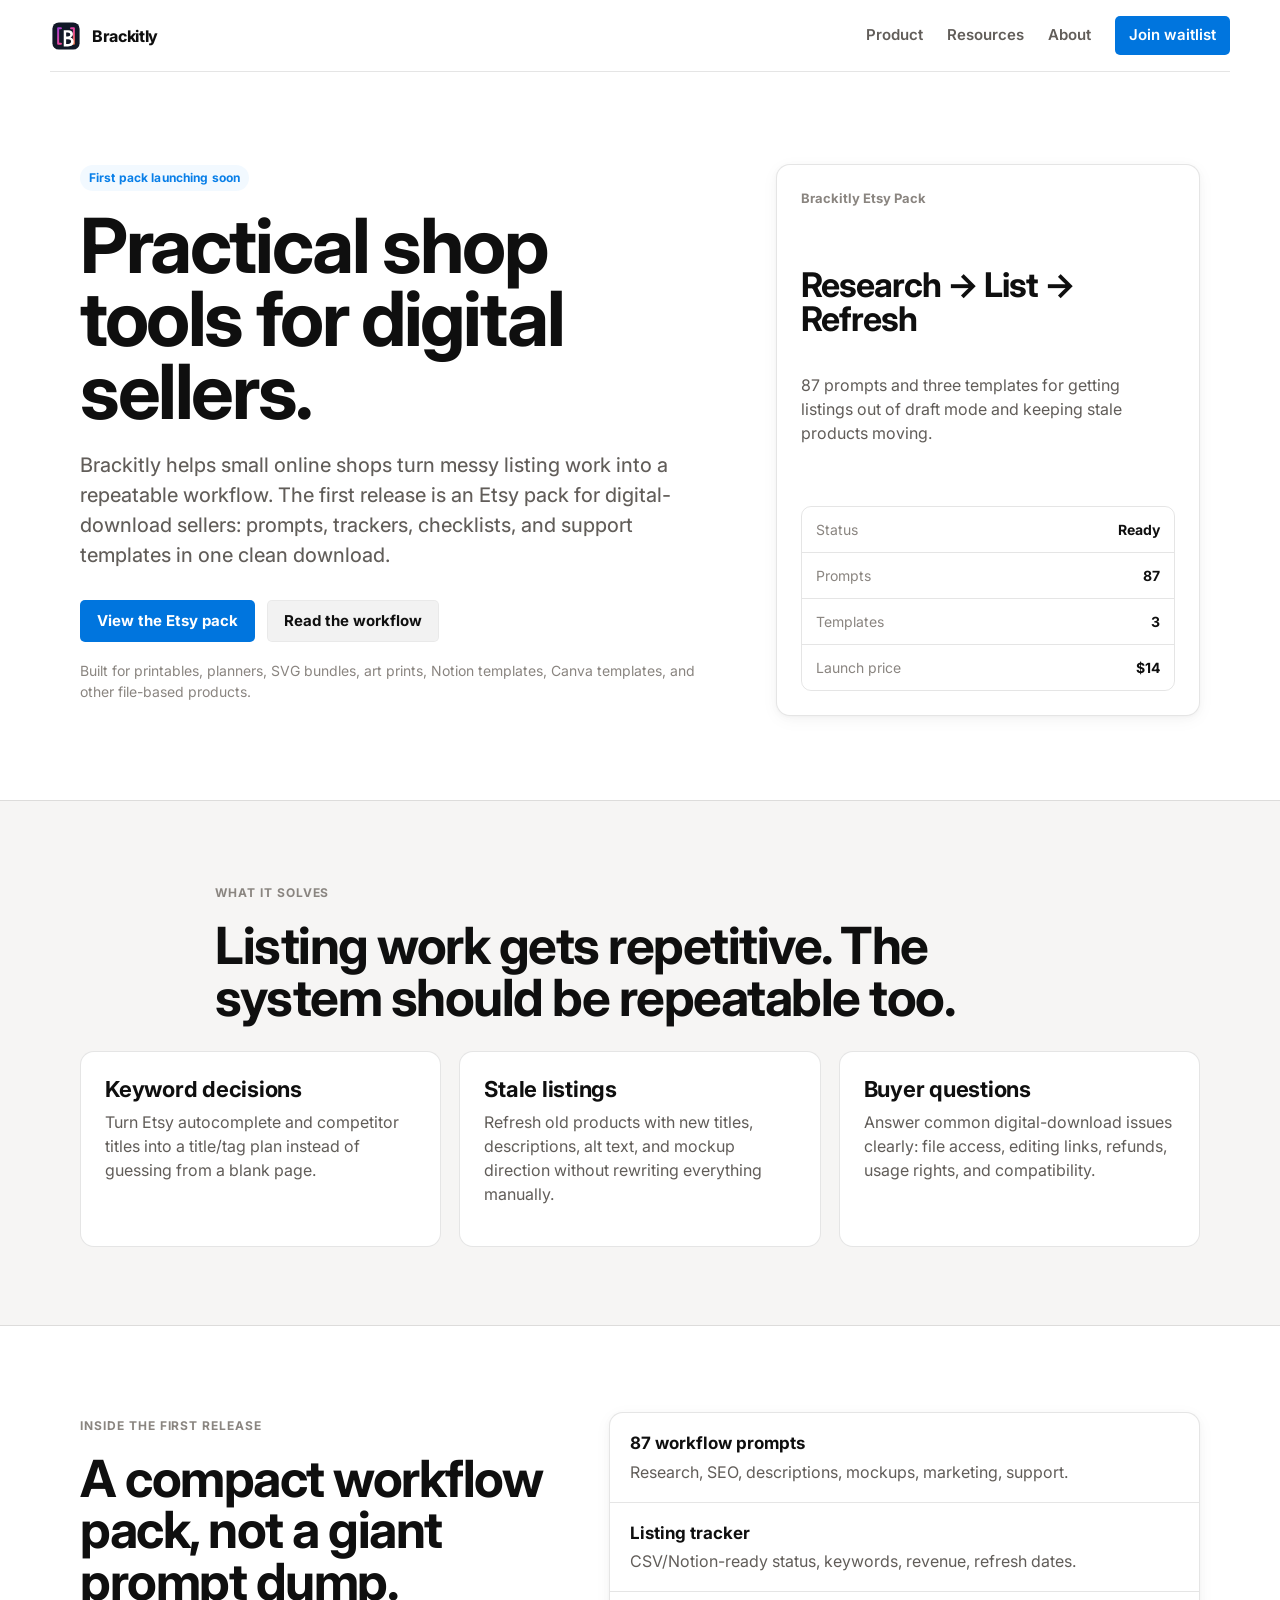
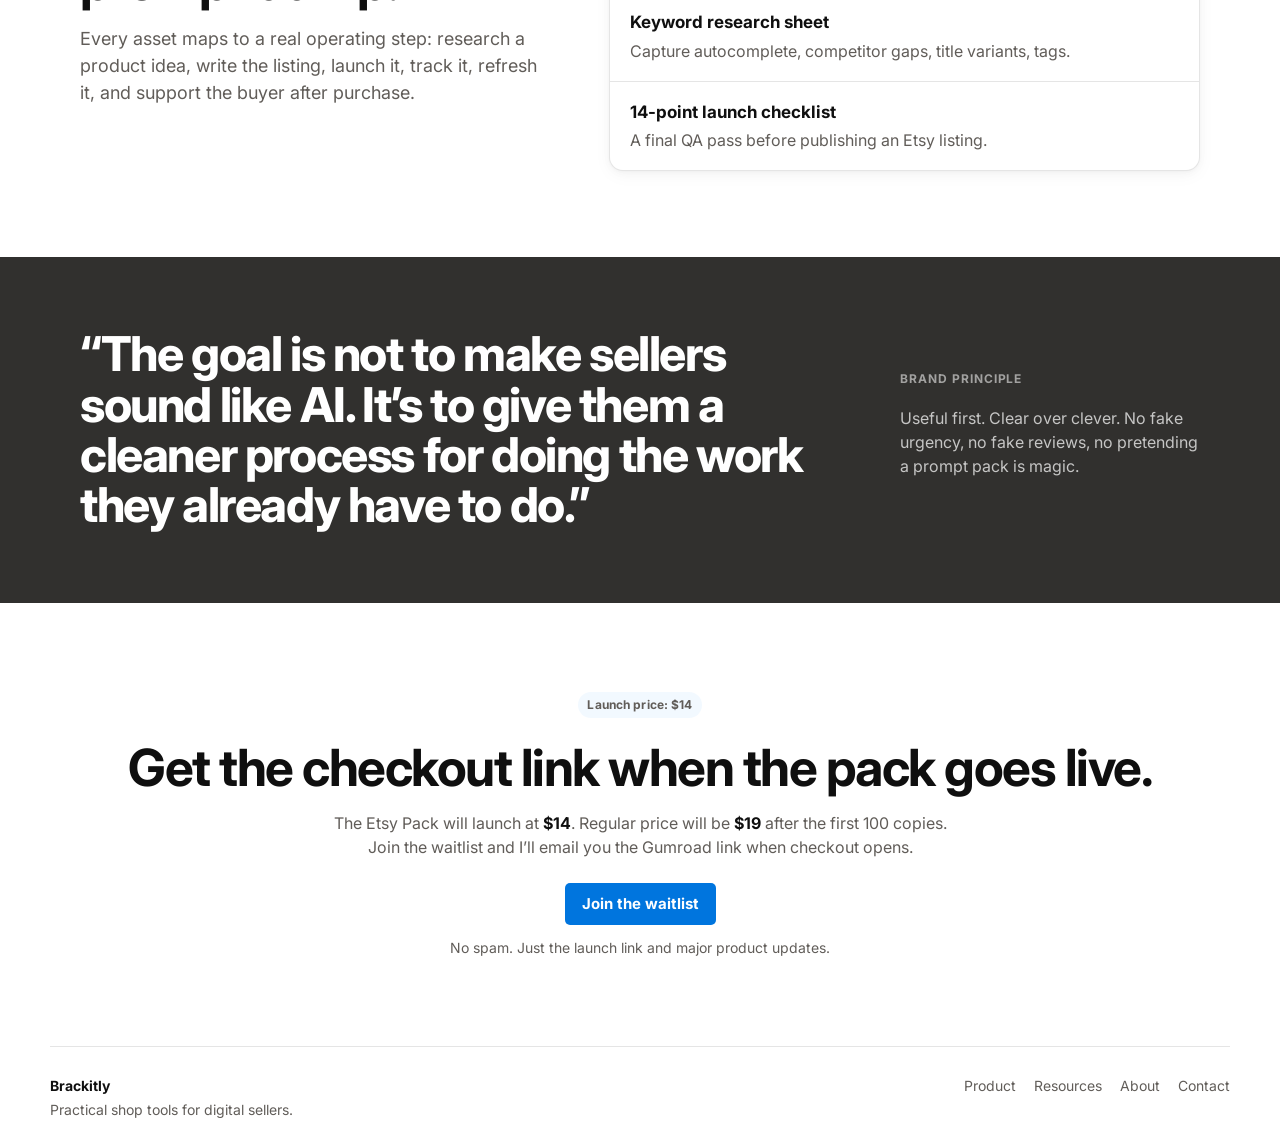
==== index.html @ c4e5ff61 "Add waitlist contact form" ====
<!doctype html>
<html lang="en">
<head>
  <meta charset="utf-8" />
  <meta name="viewport" content="width=device-width, initial-scale=1" />
  <title>Brackitly — Practical shop tools for digital sellers</title>
  <meta name="description" content="Brackitly makes practical prompt packs, templates, and lightweight tools for digital sellers. First up: an Etsy workflow pack for digital-download shops." />
  <meta property="og:title" content="Brackitly — Practical shop tools for digital sellers" />
  <meta property="og:description" content="A calm, practical workflow pack for Etsy digital-download sellers: prompts, trackers, checklists, and support templates." />
  <meta property="og:type" content="website" />
  <meta name="theme-color" content="#ffffff" />
  <link rel="preconnect" href="https://fonts.googleapis.com">
  <link rel="preconnect" href="https://fonts.gstatic.com" crossorigin>
  <link href="https://fonts.googleapis.com/css2?family=Inter:wght@400;500;600;700;800&display=swap" rel="stylesheet">
  <link rel="icon" href="assets/brackitly-logo.svg" />
  <link rel="stylesheet" href="styles.css" />
</head>
<body>
  <header class="site-header">
    <a class="brand" href="index.html" aria-label="Brackitly home">
      <img src="assets/brackitly-logo.svg" alt="" />
      <span>Brackitly</span>
    </a>
    <nav aria-label="Main navigation">
      <a href="product.html">Product</a>
      <a href="resources.html">Resources</a>
      <a href="about.html">About</a>
      <a class="nav-cta" href="waitlist.html">Join waitlist</a>
    </nav>
  </header>

  <main>
    <section class="hero container">
      <div class="hero-text">
        <p class="badge">First pack launching soon</p>
        <h1>Practical shop tools for digital sellers.</h1>
        <p class="lead">Brackitly helps small online shops turn messy listing work into a repeatable workflow. The first release is an Etsy pack for digital-download sellers: prompts, trackers, checklists, and support templates in one clean download.</p>
        <div class="button-row">
          <a class="button primary" href="product.html">View the Etsy pack</a>
          <a class="button secondary" href="resources.html">Read the workflow</a>
        </div>
        <p class="caption">Built for printables, planners, SVG bundles, art prints, Notion templates, Canva templates, and other file-based products.</p>
      </div>
      <aside class="product-card" aria-label="Etsy pack preview">
        <div class="card-label">Brackitly Etsy Pack</div>
        <h2>Research → List → Refresh</h2>
        <p>87 prompts and three templates for getting listings out of draft mode and keeping stale products moving.</p>
        <div class="mini-table" aria-hidden="true">
          <div><span>Status</span><strong>Ready</strong></div>
          <div><span>Prompts</span><strong>87</strong></div>
          <div><span>Templates</span><strong>3</strong></div>
          <div><span>Launch price</span><strong>$14</strong></div>
        </div>
      </aside>
    </section>

    <section class="surface">
      <div class="container section-heading">
        <p class="eyebrow">What it solves</p>
        <h2>Listing work gets repetitive. The system should be repeatable too.</h2>
      </div>
      <div class="container three-grid">
        <article class="plain-card">
          <h3>Keyword decisions</h3>
          <p>Turn Etsy autocomplete and competitor titles into a title/tag plan instead of guessing from a blank page.</p>
        </article>
        <article class="plain-card">
          <h3>Stale listings</h3>
          <p>Refresh old products with new titles, descriptions, alt text, and mockup direction without rewriting everything manually.</p>
        </article>
        <article class="plain-card">
          <h3>Buyer questions</h3>
          <p>Answer common digital-download issues clearly: file access, editing links, refunds, usage rights, and compatibility.</p>
        </article>
      </div>
    </section>

    <section class="container split-section">
      <div>
        <p class="eyebrow">Inside the first release</p>
        <h2>A compact workflow pack, not a giant prompt dump.</h2>
        <p>Every asset maps to a real operating step: research a product idea, write the listing, launch it, track it, refresh it, and support the buyer after purchase.</p>
      </div>
      <div class="checklist">
        <div><strong>87 workflow prompts</strong><span>Research, SEO, descriptions, mockups, marketing, support.</span></div>
        <div><strong>Listing tracker</strong><span>CSV/Notion-ready status, keywords, revenue, refresh dates.</span></div>
        <div><strong>Keyword research sheet</strong><span>Capture autocomplete, competitor gaps, title variants, tags.</span></div>
        <div><strong>14-point launch checklist</strong><span>A final QA pass before publishing an Etsy listing.</span></div>
      </div>
    </section>

    <section class="quote-band">
      <div class="container quote-layout">
        <blockquote>“The goal is not to make sellers sound like AI. It’s to give them a cleaner process for doing the work they already have to do.”</blockquote>
        <div>
          <p class="eyebrow">Brand principle</p>
          <p>Useful first. Clear over clever. No fake urgency, no fake reviews, no pretending a prompt pack is magic.</p>
        </div>
      </div>
    </section>

    <section class="container final-cta">
      <p class="badge">Launch price: $14</p>
      <h2>Get the checkout link when the pack goes live.</h2>
      <p>The Etsy Pack will launch at <strong>$14</strong>. Regular price will be <strong>$19</strong> after the first 100 copies. Join the waitlist and I’ll email you the Gumroad link when checkout opens.</p>
      <a class="button primary" href="waitlist.html">Join the waitlist</a>
      <p class="caption cta-note">No spam. Just the launch link and major product updates.</p>
    </section>
  </main>

  <footer class="site-footer">
    <div><strong>Brackitly</strong><span>Practical shop tools for digital sellers.</span></div>
    <div class="footer-links"><a href="product.html">Product</a><a href="resources.html">Resources</a><a href="about.html">About</a><a href="mailto:kaz.keller20+brackitly@gmail.com">Contact</a></div>
  </footer>
</body>
</html>
---- styles.css ----
:root{--text:rgba(0,0,0,.94);--muted:#615d59;--quiet:#8a8580;--line:rgba(0,0,0,.1);--paper:#fff;--warm:#f6f5f4;--blue:#0075de;--blue-dark:#005bab;--ink:#31302e;--shadow:rgba(0,0,0,.04) 0 4px 18px,rgba(0,0,0,.027) 0 2px 8px,rgba(0,0,0,.02) 0 1px 3px}*{box-sizing:border-box}html{scroll-behavior:smooth}body{margin:0;background:var(--paper);color:var(--text);font-family:Inter,system-ui,-apple-system,"Segoe UI",Roboto,sans-serif;line-height:1.5}a{color:inherit}.container{width:min(1120px,calc(100% - 40px));margin:0 auto}.site-header{height:72px;display:flex;align-items:center;justify-content:space-between;width:min(1180px,calc(100% - 40px));margin:0 auto;border-bottom:1px solid var(--line);background:#fff}.brand{display:flex;gap:10px;align-items:center;text-decoration:none;font-weight:750;letter-spacing:-.02em}.brand img{width:32px;height:32px}nav{display:flex;gap:24px;align-items:center}nav a{text-decoration:none;color:var(--muted);font-size:15px;font-weight:600}.nav-cta{background:var(--blue);color:#fff!important;padding:8px 14px;border-radius:5px}.nav-cta:hover,.button.primary:hover{background:var(--blue-dark)}.hero{display:grid;grid-template-columns:1.08fr .72fr;gap:60px;align-items:center;padding:92px 0 84px}.hero-text{max-width:720px}.badge,.eyebrow{display:inline-flex;align-items:center;background:#f2f9ff;color:#097fe8;border-radius:999px;padding:4px 9px;font-size:12px;font-weight:700;letter-spacing:.01em;margin:0 0 18px}.eyebrow{background:transparent;padding:0;border-radius:0;text-transform:uppercase;color:var(--quiet);letter-spacing:.08em}h1,h2,h3,p{margin-top:0}h1{font-size:clamp(48px,7vw,76px);line-height:.96;letter-spacing:-2.4px;margin-bottom:22px}h2{font-size:clamp(32px,4vw,52px);line-height:1;letter-spacing:-1.5px;margin-bottom:18px}h3{font-size:22px;line-height:1.2;letter-spacing:-.25px;margin-bottom:8px}.lead{font-size:20px;color:var(--muted);font-weight:450;max-width:680px}.caption{font-size:14px;color:var(--quiet)}.button-row{display:flex;gap:12px;flex-wrap:wrap;margin:30px 0 18px}.button{display:inline-flex;text-decoration:none;align-items:center;justify-content:center;min-height:42px;padding:9px 16px;border-radius:5px;font-size:15px;font-weight:700;border:1px solid transparent}.button.primary{background:var(--blue);color:#fff}.button.secondary{background:rgba(0,0,0,.05);color:var(--text);border-color:rgba(0,0,0,.04)}.product-card,.panel,.buy-box,.plain-card,.article-card{background:#fff;border:1px solid var(--line);border-radius:14px;box-shadow:var(--shadow)}.product-card{padding:24px;align-self:stretch;display:flex;flex-direction:column;justify-content:space-between}.card-label{font-size:13px;font-weight:700;color:var(--quiet);margin-bottom:40px}.product-card h2{font-size:34px;letter-spacing:-1px}.product-card p{color:var(--muted)}.mini-table{margin-top:26px;border:1px solid var(--line);border-radius:10px;overflow:hidden}.mini-table div{display:flex;justify-content:space-between;gap:18px;padding:12px 14px;border-bottom:1px solid var(--line);font-size:14px}.mini-table div:last-child{border-bottom:0}.mini-table span{color:var(--quiet)}.surface{background:var(--warm);padding:78px 0;border-top:1px solid var(--line);border-bottom:1px solid var(--line)}.section-heading{max-width:850px;margin-bottom:28px}.three-grid{display:grid;grid-template-columns:repeat(3,1fr);gap:18px}.plain-card{padding:24px;box-shadow:none}.plain-card p,.feature-list p,.article-card p,.values-grid p{color:var(--muted)}.split-section{display:grid;grid-template-columns:.8fr 1fr;gap:56px;align-items:start;padding:86px 0}.split-section>div:first-child p:not(.eyebrow){font-size:18px;color:var(--muted)}.checklist{border:1px solid var(--line);border-radius:14px;background:#fff;box-shadow:var(--shadow)}.checklist div{padding:18px 20px;border-bottom:1px solid var(--line);display:grid;gap:3px}.checklist div:last-child{border-bottom:0}.checklist strong{font-size:17px}.checklist span{color:var(--muted)}.quote-band{background:#31302e;color:#fff;padding:72px 0}.quote-layout{display:grid;grid-template-columns:1fr 300px;gap:48px;align-items:center}.quote-layout blockquote{font-size:clamp(28px,4vw,48px);line-height:1.05;letter-spacing:-1.4px;margin:0;font-weight:750}.quote-layout p{color:rgba(255,255,255,.72)}.quote-layout .eyebrow{color:rgba(255,255,255,.55)}.final-cta{text-align:center;padding:88px 0}.final-cta p{color:var(--muted);max-width:640px;margin:0 auto 24px}.site-footer{width:min(1180px,calc(100% - 40px));margin:0 auto;padding:28px 0;border-top:1px solid var(--line);display:flex;justify-content:space-between;gap:24px;color:var(--muted);font-size:14px}.site-footer strong{display:block;color:var(--text);margin-bottom:3px}.footer-links{display:flex;gap:18px;flex-wrap:wrap}.footer-links a{text-decoration:none}.page-hero{padding:80px 0 46px}.narrow{max-width:880px}.product-layout{display:grid;grid-template-columns:1fr 330px;gap:24px;align-items:start;padding-bottom:78px}.panel{padding:30px}.feature-list{display:grid;grid-template-columns:1fr 1fr;gap:22px;margin-top:26px}.buy-box{padding:24px;position:sticky;top:24px}.price{font-size:58px;line-height:1;font-weight:800;letter-spacing:-2px;margin-bottom:10px}.muted-button{opacity:.58;pointer-events:none}.sample-box{max-width:900px}.codeish{font-family:ui-monospace,SFMono-Regular,Menlo,Monaco,Consolas,monospace;background:#fff;border:1px solid var(--line);border-radius:12px;padding:18px;color:#41403d}.article-grid{display:grid;grid-template-columns:repeat(3,1fr);gap:18px;padding-bottom:88px}.article-card{padding:24px;box-shadow:none}.article-card span{font-size:12px;text-transform:uppercase;letter-spacing:.08em;color:var(--quiet);font-weight:700}.article-card h2{font-size:28px;letter-spacing:-.8px;margin-top:12px}.values-grid{display:grid;grid-template-columns:1fr 1fr;gap:28px}.values-grid h2{font-size:38px}@media (max-width:860px){.site-header{height:auto;padding:16px 0;align-items:flex-start}.site-header,nav{flex-direction:column;gap:14px}.hero,.split-section,.quote-layout,.product-layout,.values-grid{grid-template-columns:1fr}.three-grid,.article-grid,.feature-list{grid-template-columns:1fr}.hero{padding-top:54px}.buy-box{position:static}h1{letter-spacing:-1.4px}.site-footer{flex-direction:column}.nav-cta{display:inline-flex}}
.cta-note{margin-top:12px!important;margin-bottom:0!important}
.final-cta strong{color:var(--text)}
.form-layout{display:grid;grid-template-columns:minmax(0,1fr) 360px;gap:24px;align-items:start;padding-bottom:88px}.form-card{background:#fff;border:1px solid var(--line);border-radius:14px;box-shadow:var(--shadow);padding:28px;display:grid;gap:12px}.form-card label{font-size:14px;font-weight:700;color:var(--text)}.form-card label span{font-weight:500;color:var(--quiet)}.form-card input,.form-card select,.form-card textarea{width:100%;border:1px solid #ddd;border-radius:6px;padding:11px 12px;font:inherit;color:var(--text);background:#fff}.form-card input:focus,.form-card select:focus,.form-card textarea:focus{outline:2px solid #097fe8;outline-offset:1px}.form-card button{margin-top:6px;cursor:pointer}.form-side{padding:24px}.form-side h2{font-size:34px}.form-side ul{padding-left:20px;color:var(--muted)}.success-page{min-height:55vh}@media (max-width:860px){.form-layout{grid-template-columns:1fr}}
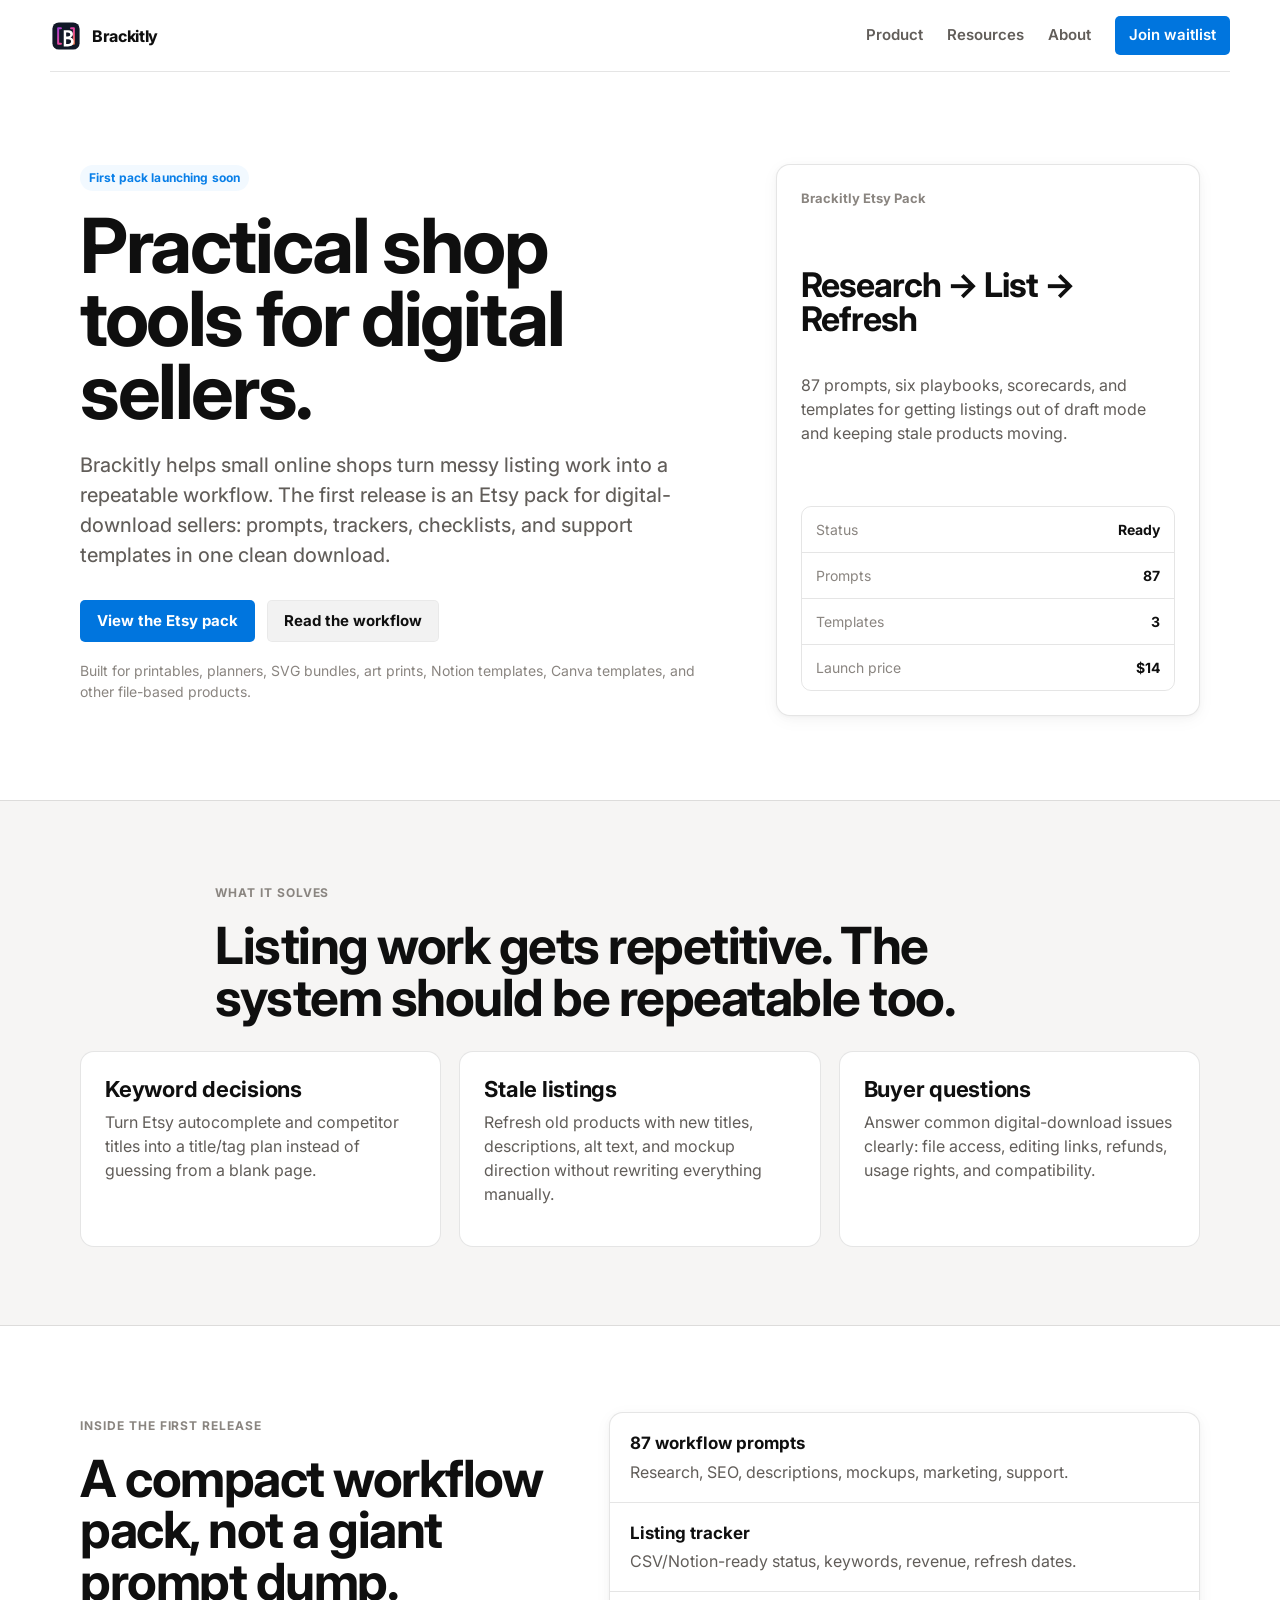
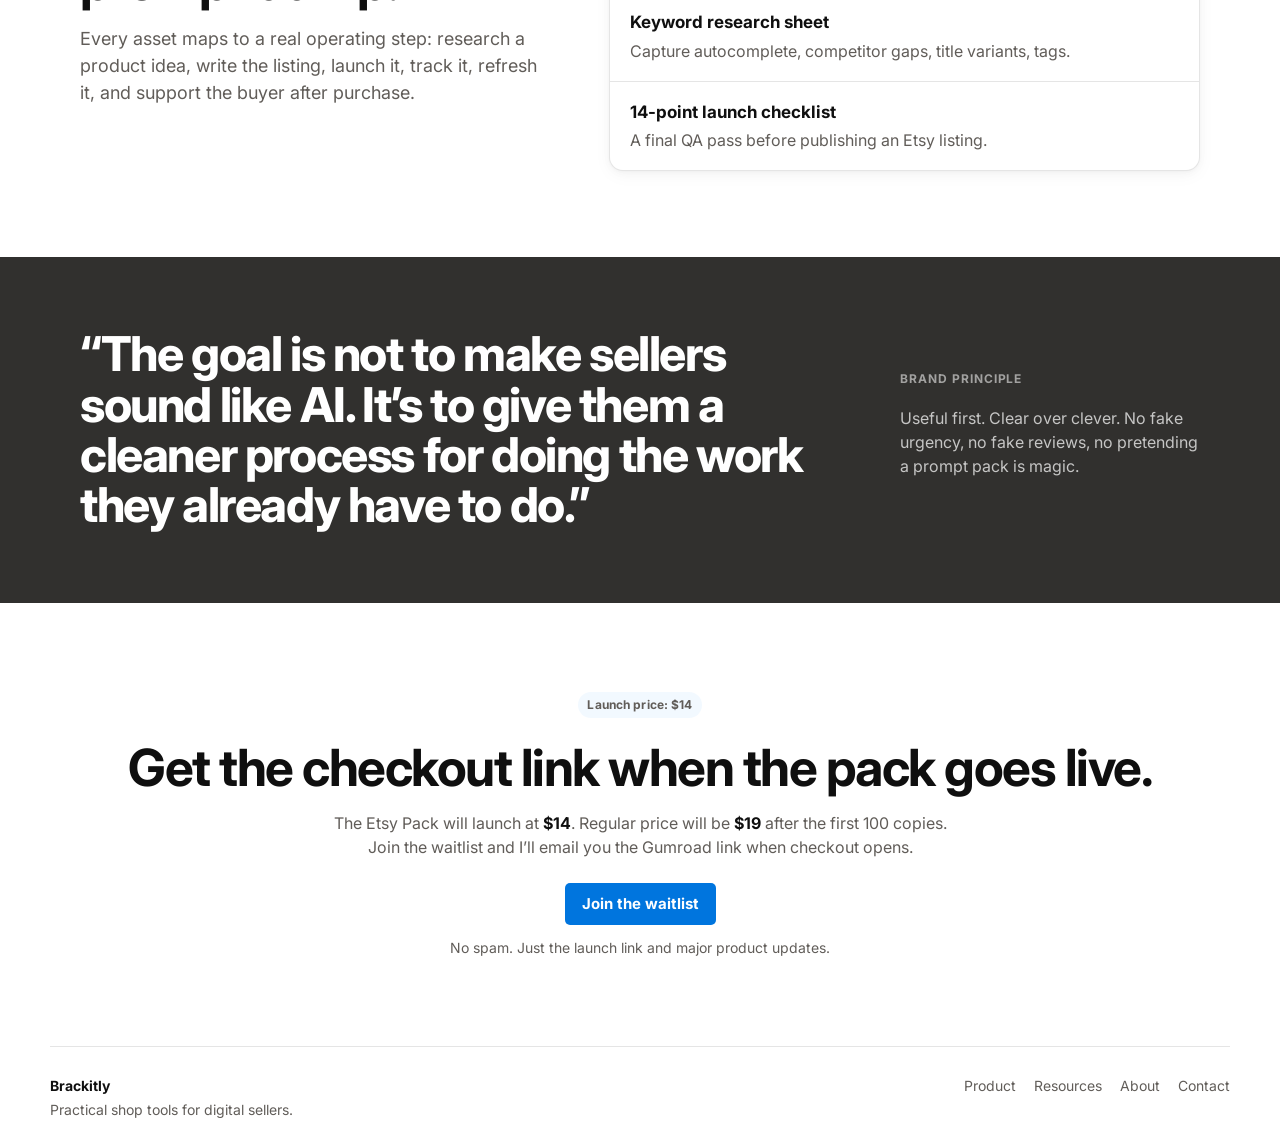
==== commit 9f543090: "Position Etsy Pack as workflow system" ====
--- a/index.html
+++ b/index.html
@@ -44,7 +44,7 @@
       <aside class="product-card" aria-label="Etsy pack preview">
         <div class="card-label">Brackitly Etsy Pack</div>
         <h2>Research → List → Refresh</h2>
-        <p>87 prompts and three templates for getting listings out of draft mode and keeping stale products moving.</p>
+        <p>87 prompts, six playbooks, scorecards, and templates for getting listings out of draft mode and keeping stale products moving.</p>
         <div class="mini-table" aria-hidden="true">
           <div><span>Status</span><strong>Ready</strong></div>
           <div><span>Prompts</span><strong>87</strong></div>
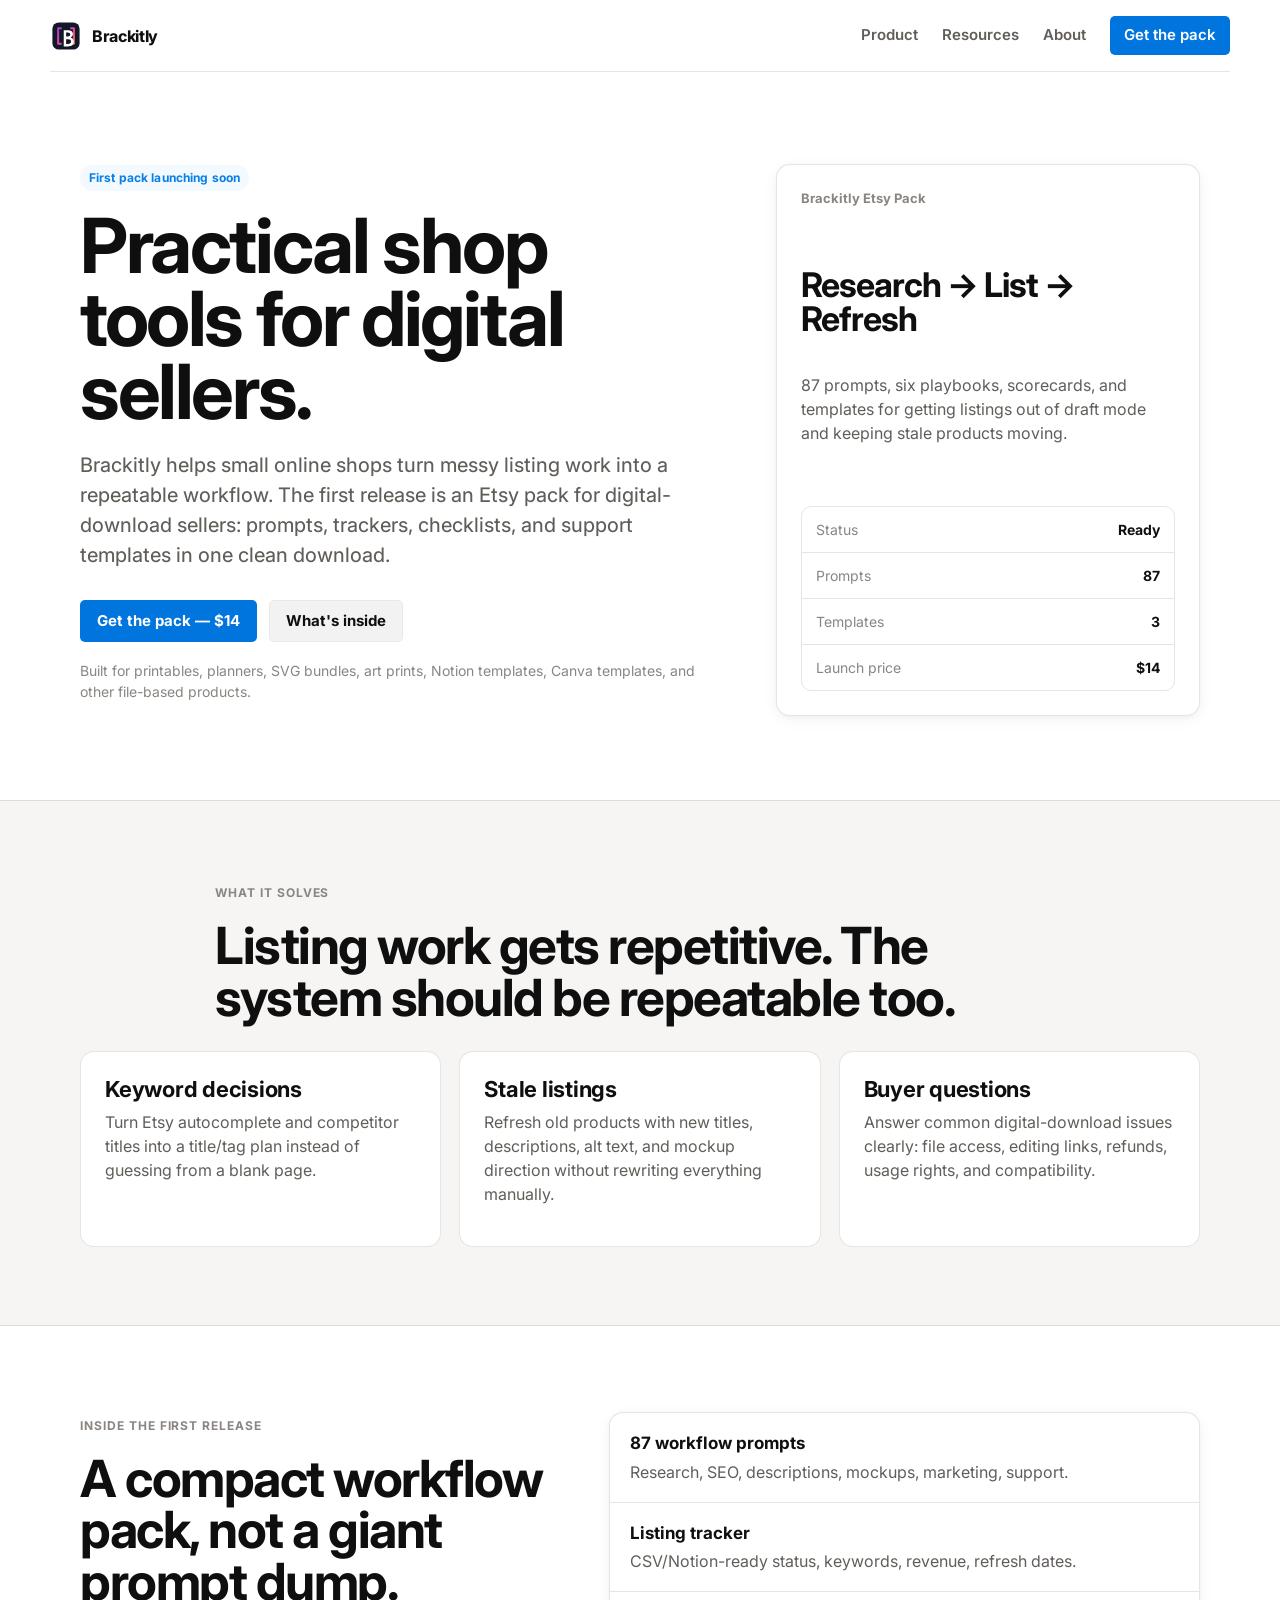
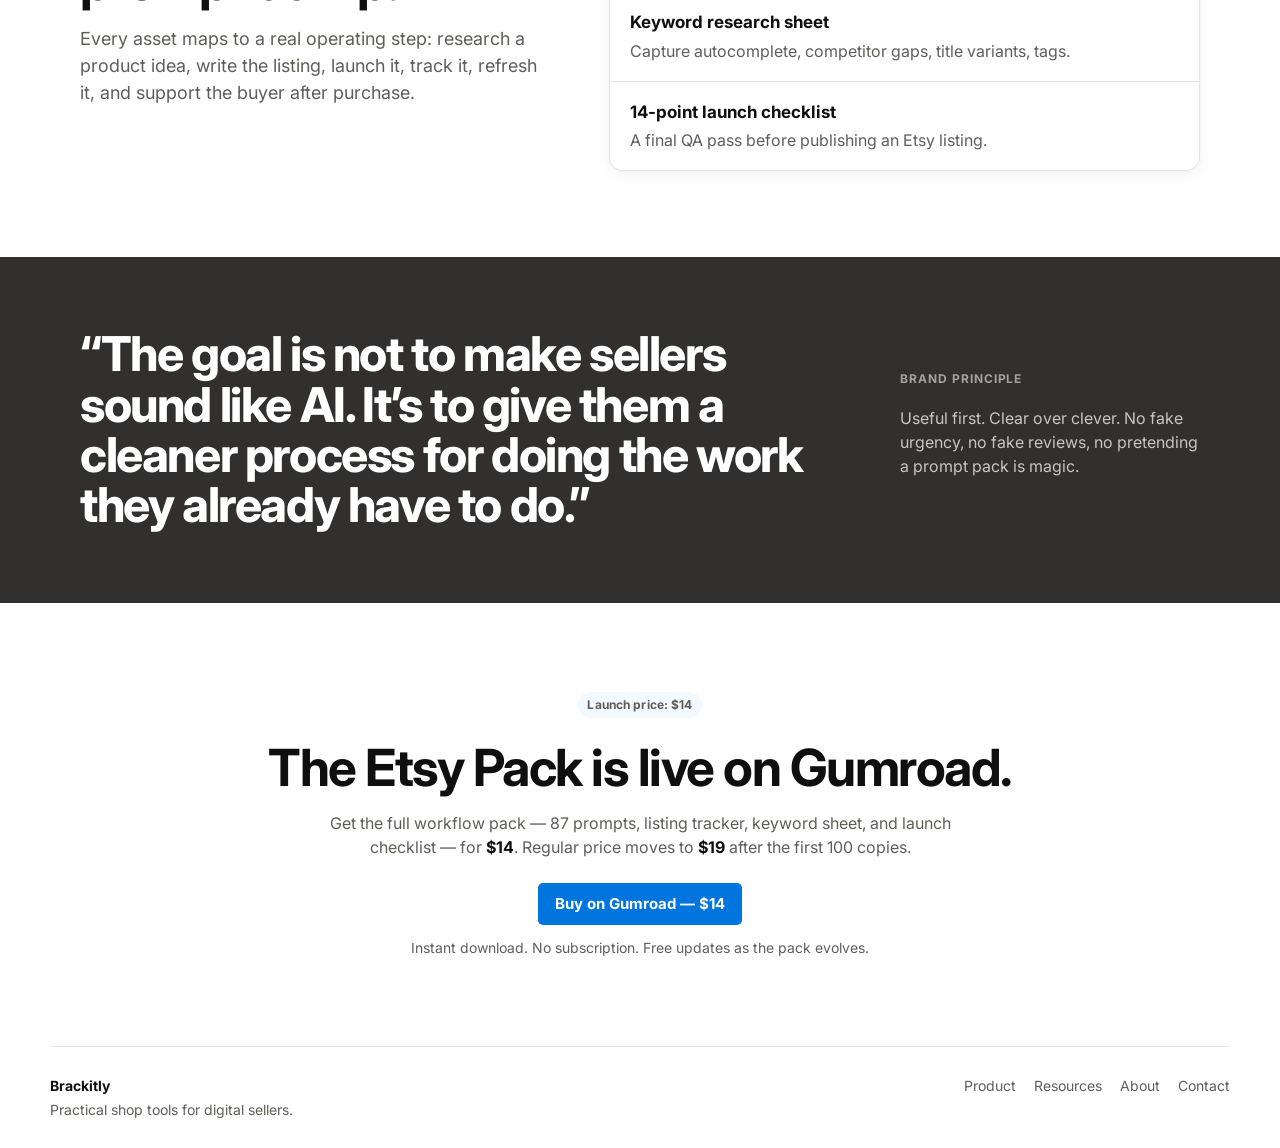
==== commit b13e978f: "Wire all CTAs to live Gumroad checkout Etsy Pack is live at brackitly.gumroad.com/l/etsy-pack ( for " ====
--- a/index.html
+++ b/index.html
@@ -25,7 +25,7 @@
       <a href="product.html">Product</a>
       <a href="resources.html">Resources</a>
       <a href="about.html">About</a>
-      <a class="nav-cta" href="waitlist.html">Join waitlist</a>
+      <a class="nav-cta" href="https://brackitly.gumroad.com/l/etsy-pack">Get the pack</a>
     </nav>
   </header>
 
@@ -36,8 +36,8 @@
         <h1>Practical shop tools for digital sellers.</h1>
         <p class="lead">Brackitly helps small online shops turn messy listing work into a repeatable workflow. The first release is an Etsy pack for digital-download sellers: prompts, trackers, checklists, and support templates in one clean download.</p>
         <div class="button-row">
-          <a class="button primary" href="product.html">View the Etsy pack</a>
-          <a class="button secondary" href="resources.html">Read the workflow</a>
+          <a class="button primary" href="https://brackitly.gumroad.com/l/etsy-pack">Get the pack — $14</a>
+          <a class="button secondary" href="product.html">What's inside</a>
         </div>
         <p class="caption">Built for printables, planners, SVG bundles, art prints, Notion templates, Canva templates, and other file-based products.</p>
       </div>
@@ -101,10 +101,10 @@
 
     <section class="container final-cta">
       <p class="badge">Launch price: $14</p>
-      <h2>Get the checkout link when the pack goes live.</h2>
-      <p>The Etsy Pack will launch at <strong>$14</strong>. Regular price will be <strong>$19</strong> after the first 100 copies. Join the waitlist and I’ll email you the Gumroad link when checkout opens.</p>
-      <a class="button primary" href="waitlist.html">Join the waitlist</a>
-      <p class="caption cta-note">No spam. Just the launch link and major product updates.</p>
+      <h2>The Etsy Pack is live on Gumroad.</h2>
+      <p>Get the full workflow pack — 87 prompts, listing tracker, keyword sheet, and launch checklist — for <strong>$14</strong>. Regular price moves to <strong>$19</strong> after the first 100 copies.</p>
+      <a class="button primary" href="https://brackitly.gumroad.com/l/etsy-pack">Buy on Gumroad — $14</a>
+      <p class="caption cta-note">Instant download. No subscription. Free updates as the pack evolves.</p>
     </section>
   </main>
 
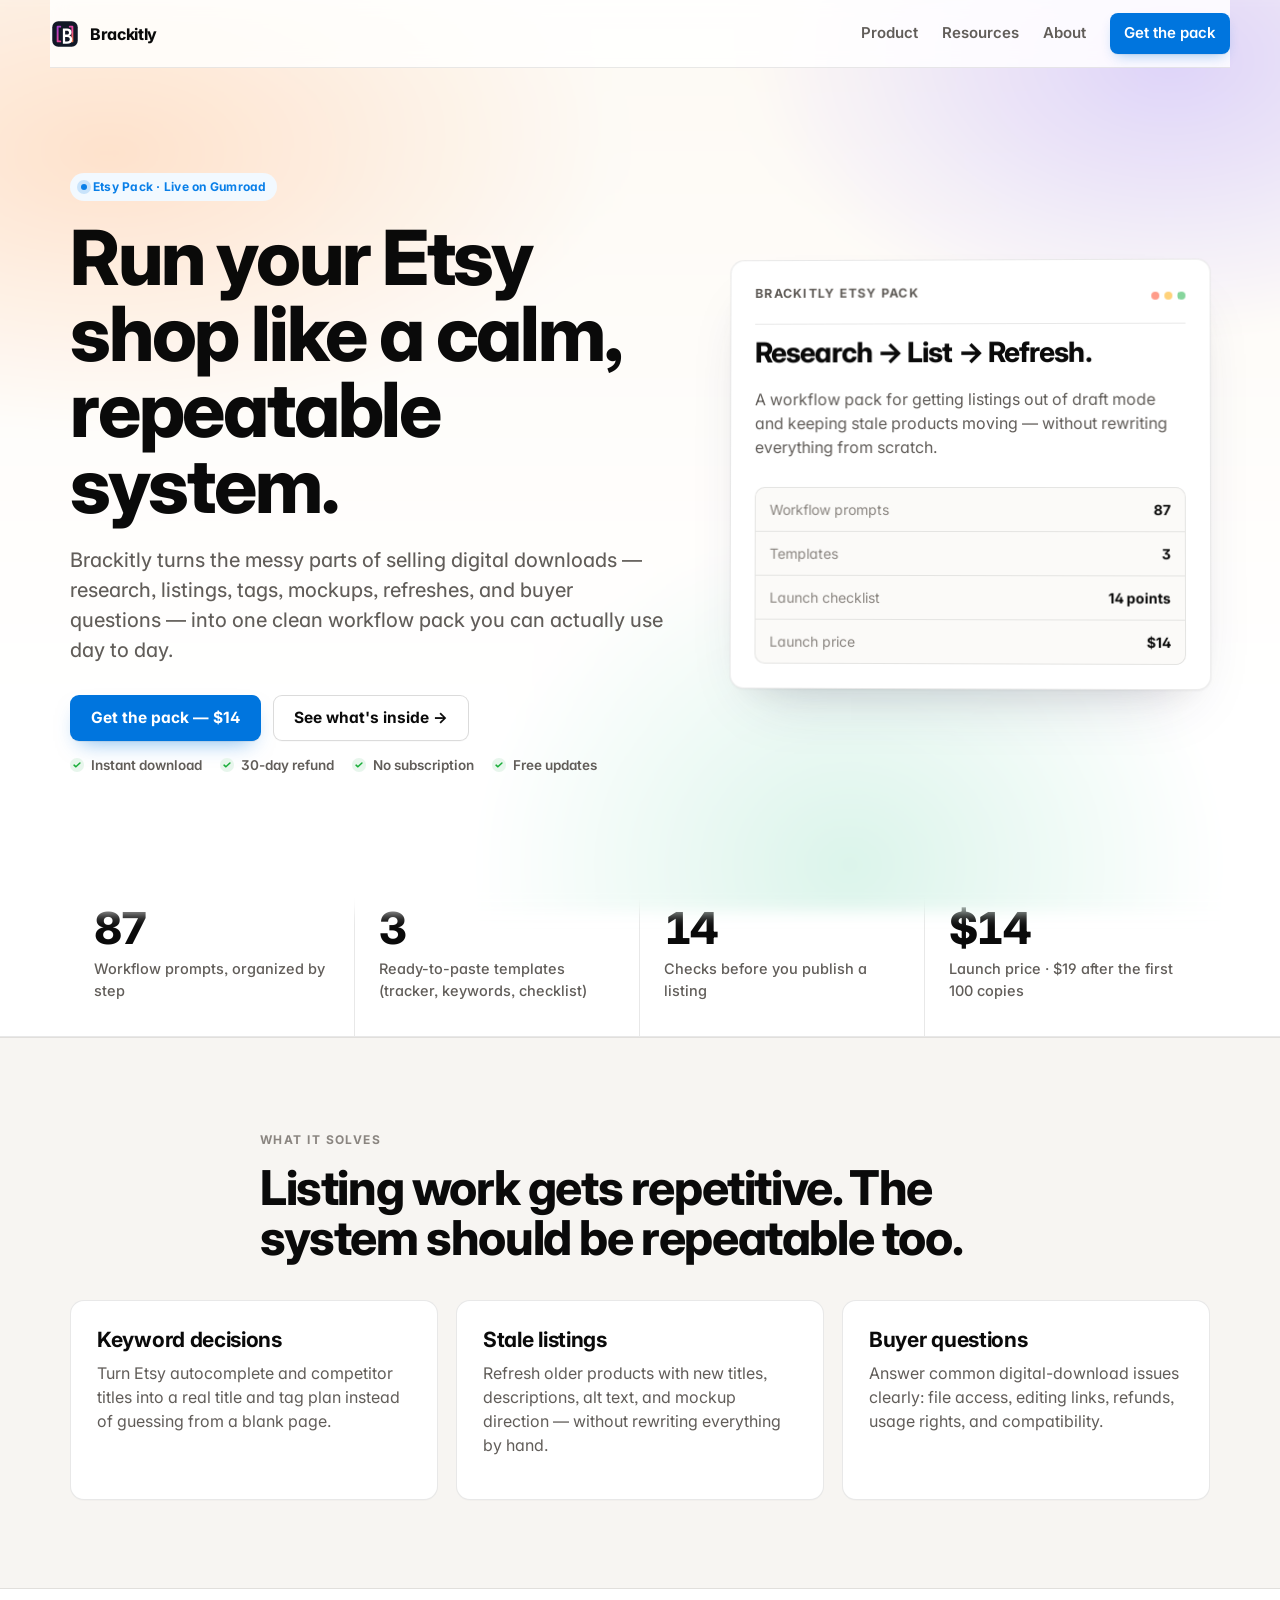
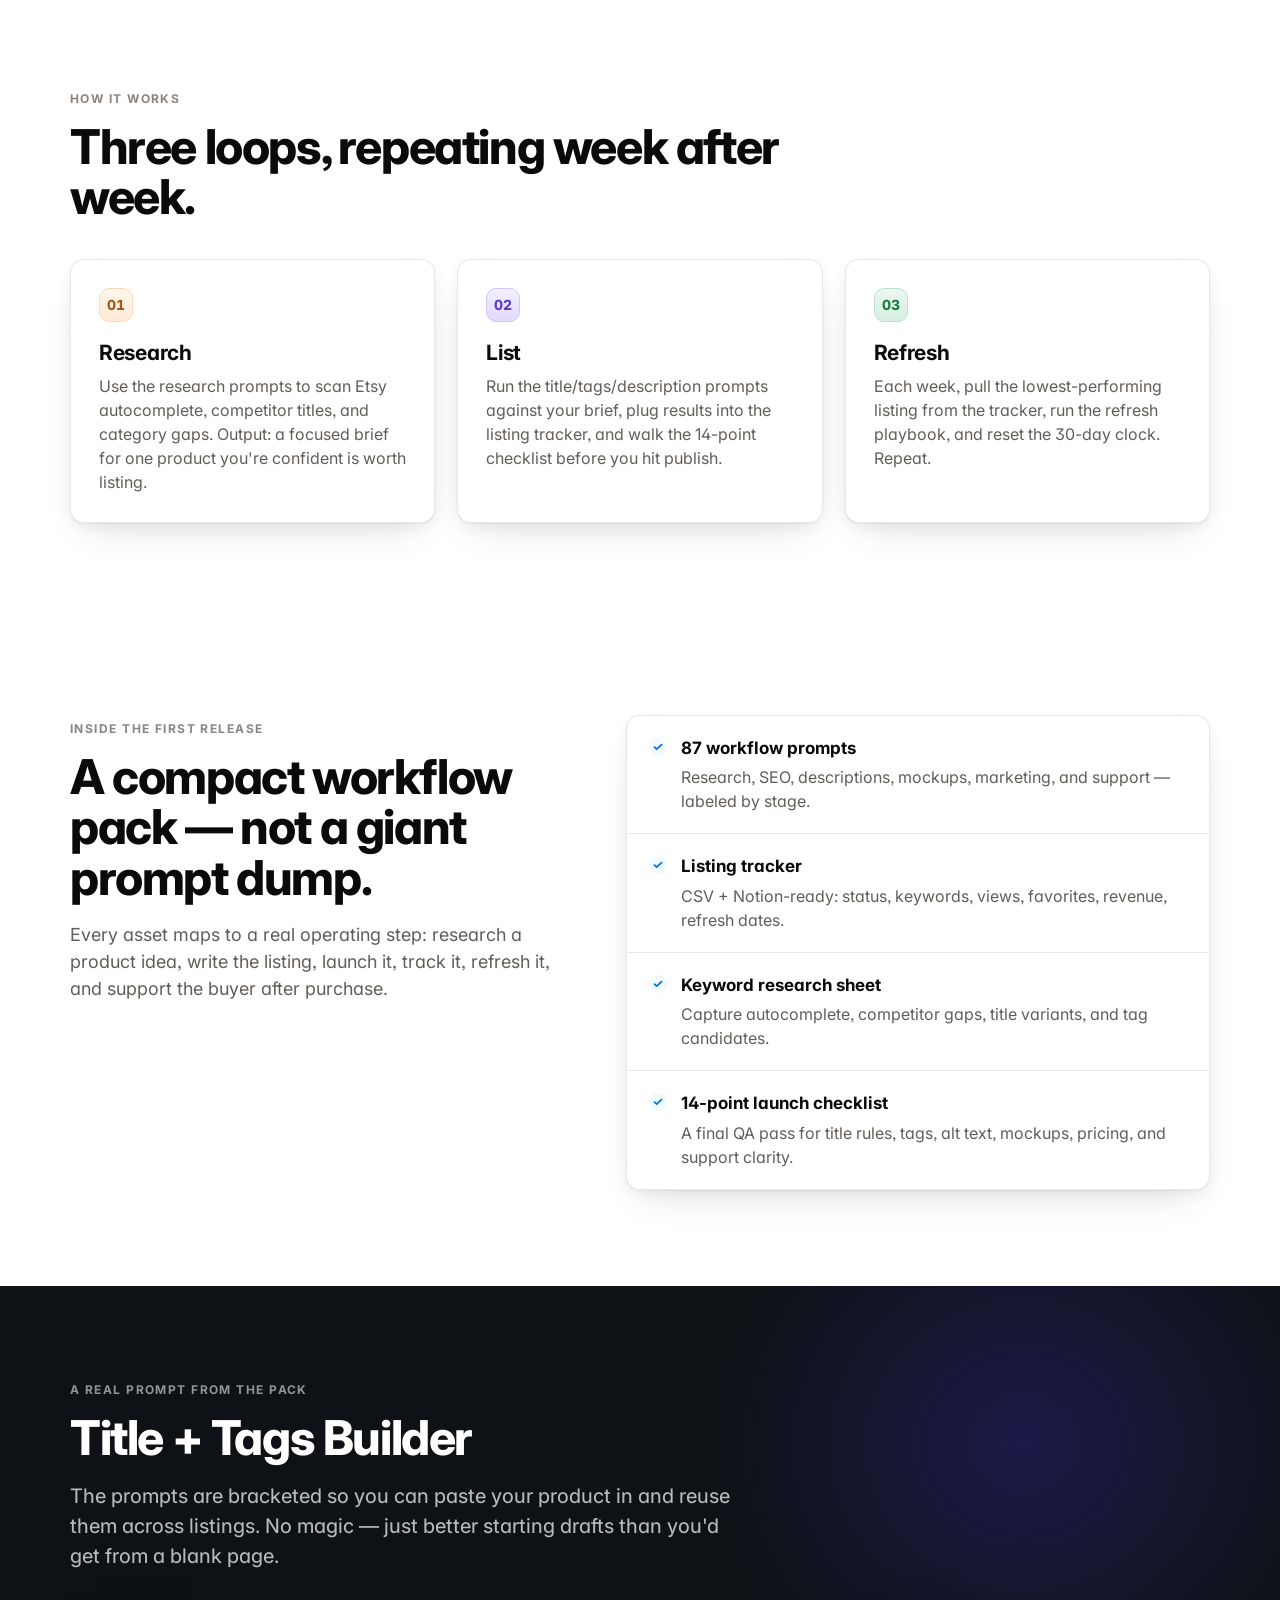
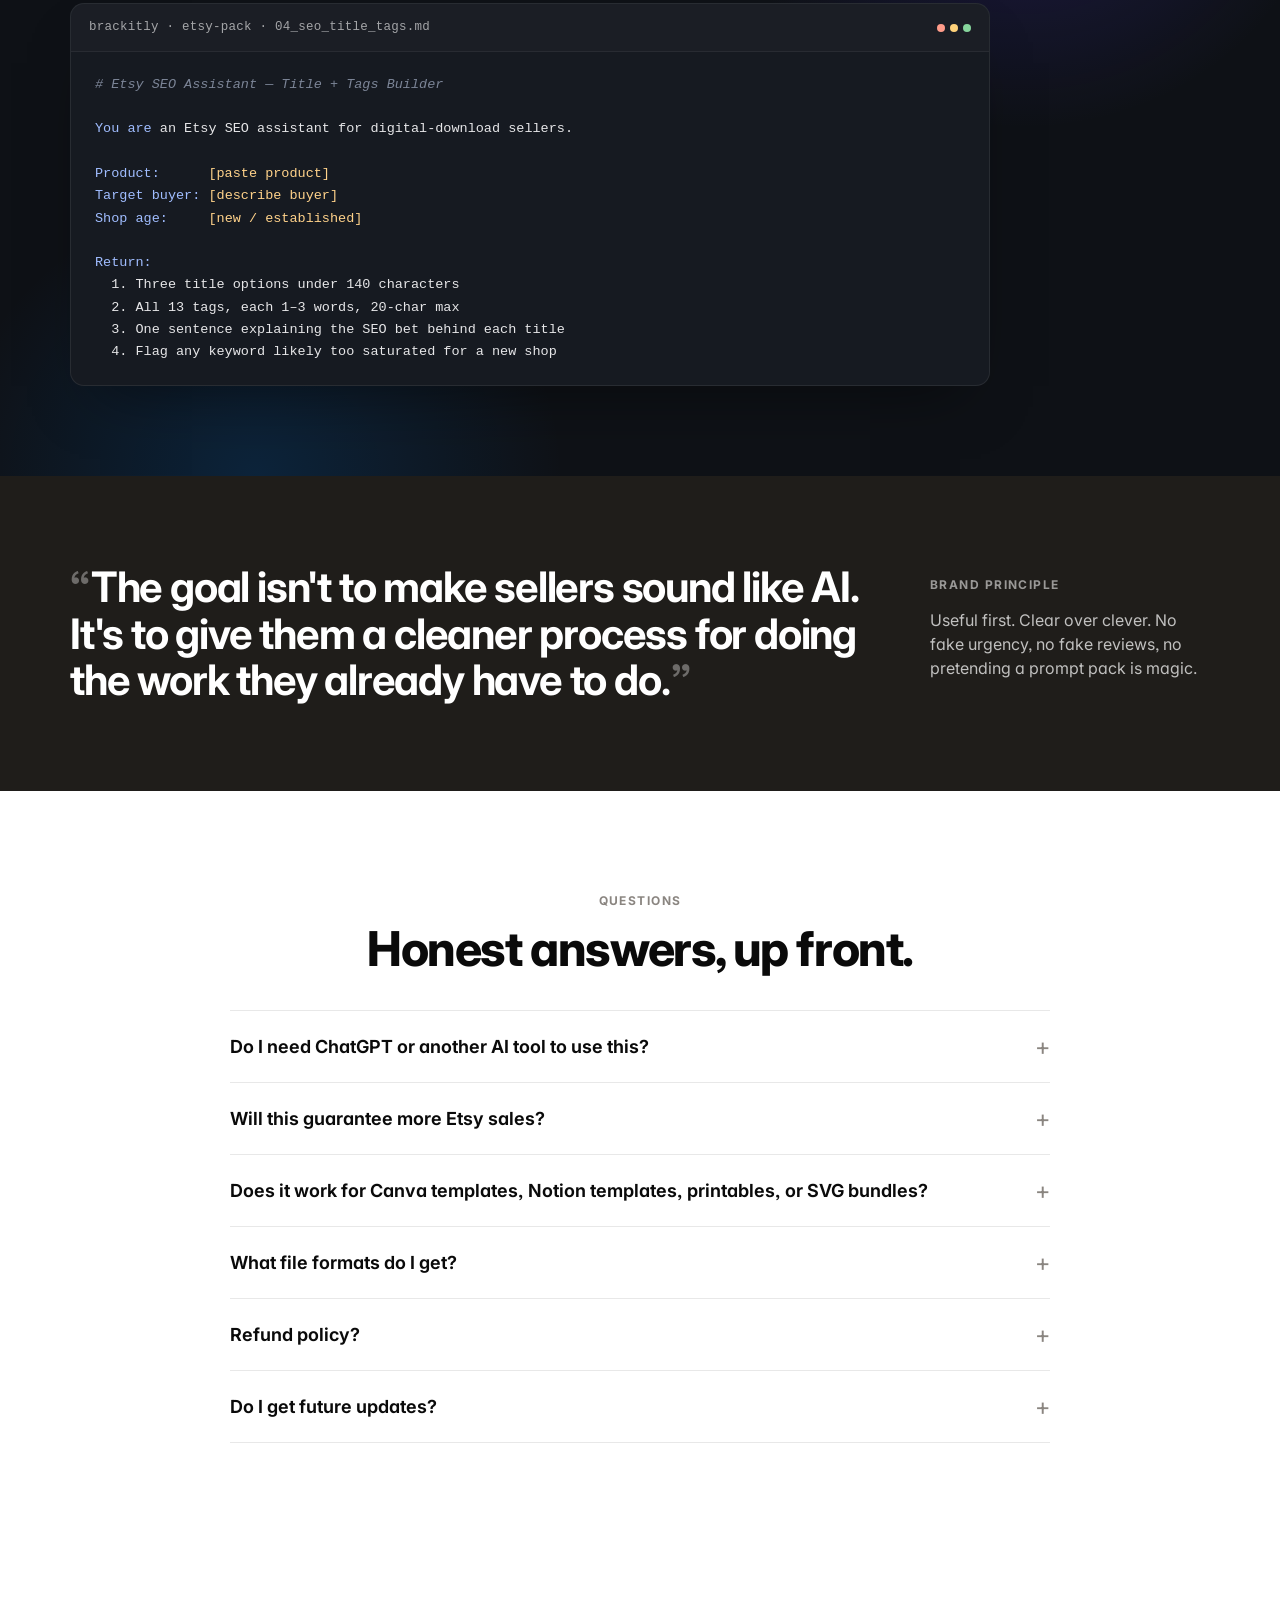
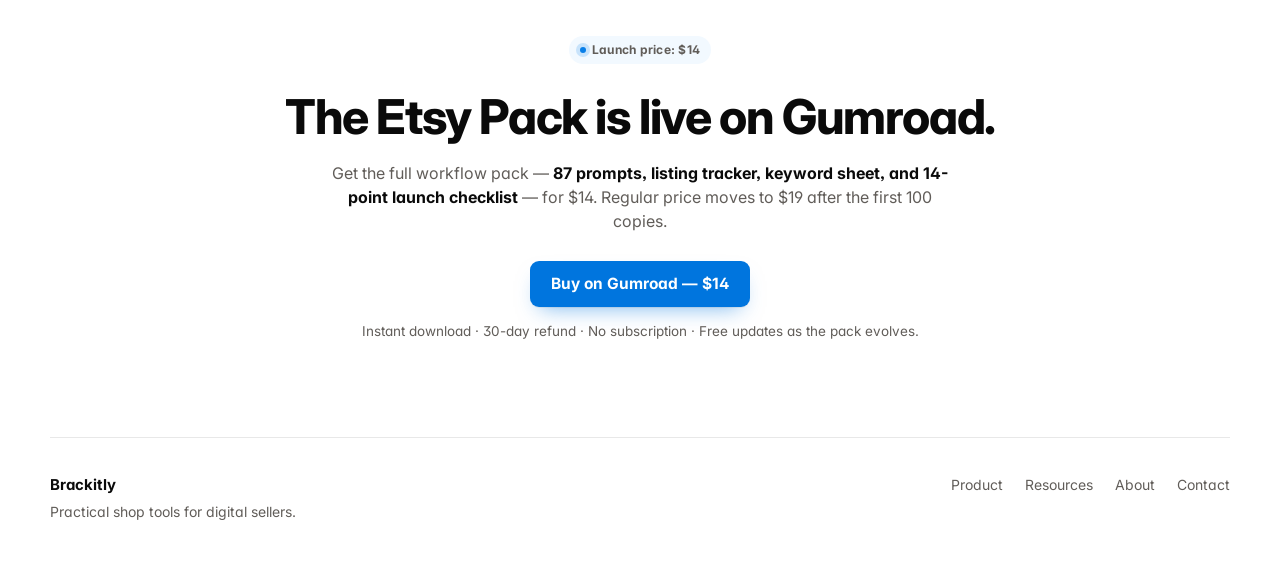
==== commit 391978b2: "Overhaul landing design with stats strip, how-it-works, sample prompt, and FAQ Push the visual langu" ====
--- a/index.html
+++ b/index.html
@@ -4,14 +4,14 @@
   <meta charset="utf-8" />
   <meta name="viewport" content="width=device-width, initial-scale=1" />
   <title>Brackitly — Practical shop tools for digital sellers</title>
-  <meta name="description" content="Brackitly makes practical prompt packs, templates, and lightweight tools for digital sellers. First up: an Etsy workflow pack for digital-download shops." />
+  <meta name="description" content="Brackitly makes practical prompt packs, templates, and lightweight tools for digital sellers. First up: an Etsy workflow pack for digital-download shops — 87 prompts, 3 templates, 14-point checklist. $14 launch price." />
   <meta property="og:title" content="Brackitly — Practical shop tools for digital sellers" />
   <meta property="og:description" content="A calm, practical workflow pack for Etsy digital-download sellers: prompts, trackers, checklists, and support templates." />
   <meta property="og:type" content="website" />
   <meta name="theme-color" content="#ffffff" />
   <link rel="preconnect" href="https://fonts.googleapis.com">
   <link rel="preconnect" href="https://fonts.gstatic.com" crossorigin>
-  <link href="https://fonts.googleapis.com/css2?family=Inter:wght@400;500;600;700;800&display=swap" rel="stylesheet">
+  <link href="https://fonts.googleapis.com/css2?family=Inter:wght@400;450;500;600;700;750;780;800&display=swap" rel="stylesheet">
   <link rel="icon" href="assets/brackitly-logo.svg" />
   <link rel="stylesheet" href="styles.css" />
 </head>
@@ -32,26 +32,46 @@
   <main>
     <section class="hero container">
       <div class="hero-text">
-        <p class="badge">First pack launching soon</p>
-        <h1>Practical shop tools for digital sellers.</h1>
-        <p class="lead">Brackitly helps small online shops turn messy listing work into a repeatable workflow. The first release is an Etsy pack for digital-download sellers: prompts, trackers, checklists, and support templates in one clean download.</p>
+        <p class="badge">Etsy Pack · Live on Gumroad</p>
+        <h1>Run your Etsy shop like a calm, repeatable system.</h1>
+        <p class="lead">Brackitly turns the messy parts of selling digital downloads — research, listings, tags, mockups, refreshes, and buyer questions — into one clean workflow pack you can actually use day to day.</p>
         <div class="button-row">
           <a class="button primary" href="https://brackitly.gumroad.com/l/etsy-pack">Get the pack — $14</a>
-          <a class="button secondary" href="product.html">What's inside</a>
-        </div>
-        <p class="caption">Built for printables, planners, SVG bundles, art prints, Notion templates, Canva templates, and other file-based products.</p>
-      </div>
-      <aside class="product-card" aria-label="Etsy pack preview">
-        <div class="card-label">Brackitly Etsy Pack</div>
-        <h2>Research → List → Refresh</h2>
-        <p>87 prompts, six playbooks, scorecards, and templates for getting listings out of draft mode and keeping stale products moving.</p>
+          <a class="button secondary" href="product.html">See what's inside →</a>
+        </div>
+        <div class="hero-trust">
+          <span>Instant download</span>
+          <span>30-day refund</span>
+          <span>No subscription</span>
+          <span>Free updates</span>
+        </div>
+      </div>
+
+      <aside class="product-card" aria-label="Brackitly Etsy Pack preview">
+        <div class="card-header">
+          <p class="card-label">Brackitly Etsy Pack</p>
+          <span class="card-dot" aria-hidden="true"><i></i><i></i><i></i></span>
+        </div>
+        <h2>Research → List → Refresh.</h2>
+        <p>A workflow pack for getting listings out of draft mode and keeping stale products moving — without rewriting everything from scratch.</p>
         <div class="mini-table" aria-hidden="true">
-          <div><span>Status</span><strong>Ready</strong></div>
-          <div><span>Prompts</span><strong>87</strong></div>
+          <div><span>Workflow prompts</span><strong>87</strong></div>
           <div><span>Templates</span><strong>3</strong></div>
+          <div><span>Launch checklist</span><strong>14 points</strong></div>
           <div><span>Launch price</span><strong>$14</strong></div>
         </div>
       </aside>
+    </section>
+
+    <section class="stats-strip" aria-label="At a glance">
+      <div class="container">
+        <div class="stats-grid">
+          <div class="stat-item"><div class="stat-num">87</div><div class="stat-label">Workflow prompts, organized by step</div></div>
+          <div class="stat-item"><div class="stat-num">3</div><div class="stat-label">Ready-to-paste templates (tracker, keywords, checklist)</div></div>
+          <div class="stat-item"><div class="stat-num">14</div><div class="stat-label">Checks before you publish a listing</div></div>
+          <div class="stat-item"><div class="stat-num">$14</div><div class="stat-label">Launch price · $19 after the first 100 copies</div></div>
+        </div>
+      </div>
     </section>
 
     <section class="surface">
@@ -62,11 +82,11 @@
       <div class="container three-grid">
         <article class="plain-card">
           <h3>Keyword decisions</h3>
-          <p>Turn Etsy autocomplete and competitor titles into a title/tag plan instead of guessing from a blank page.</p>
+          <p>Turn Etsy autocomplete and competitor titles into a real title and tag plan instead of guessing from a blank page.</p>
         </article>
         <article class="plain-card">
           <h3>Stale listings</h3>
-          <p>Refresh old products with new titles, descriptions, alt text, and mockup direction without rewriting everything manually.</p>
+          <p>Refresh older products with new titles, descriptions, alt text, and mockup direction — without rewriting everything by hand.</p>
         </article>
         <article class="plain-card">
           <h3>Buyer questions</h3>
@@ -75,23 +95,74 @@
       </div>
     </section>
 
+    <section class="how-section container" aria-label="How it works">
+      <div class="section-heading">
+        <p class="eyebrow">How it works</p>
+        <h2>Three loops, repeating week after week.</h2>
+      </div>
+      <div class="how-grid">
+        <div class="how-card">
+          <span class="how-num">01</span>
+          <h3>Research</h3>
+          <p>Use the research prompts to scan Etsy autocomplete, competitor titles, and category gaps. Output: a focused brief for one product you're confident is worth listing.</p>
+        </div>
+        <div class="how-card">
+          <span class="how-num">02</span>
+          <h3>List</h3>
+          <p>Run the title/tags/description prompts against your brief, plug results into the listing tracker, and walk the 14-point checklist before you hit publish.</p>
+        </div>
+        <div class="how-card">
+          <span class="how-num">03</span>
+          <h3>Refresh</h3>
+          <p>Each week, pull the lowest-performing listing from the tracker, run the refresh playbook, and reset the 30-day clock. Repeat.</p>
+        </div>
+      </div>
+    </section>
+
     <section class="container split-section">
       <div>
         <p class="eyebrow">Inside the first release</p>
-        <h2>A compact workflow pack, not a giant prompt dump.</h2>
+        <h2>A compact workflow pack — not a giant prompt dump.</h2>
         <p>Every asset maps to a real operating step: research a product idea, write the listing, launch it, track it, refresh it, and support the buyer after purchase.</p>
       </div>
       <div class="checklist">
-        <div><strong>87 workflow prompts</strong><span>Research, SEO, descriptions, mockups, marketing, support.</span></div>
-        <div><strong>Listing tracker</strong><span>CSV/Notion-ready status, keywords, revenue, refresh dates.</span></div>
-        <div><strong>Keyword research sheet</strong><span>Capture autocomplete, competitor gaps, title variants, tags.</span></div>
-        <div><strong>14-point launch checklist</strong><span>A final QA pass before publishing an Etsy listing.</span></div>
+        <div><strong>87 workflow prompts</strong><span>Research, SEO, descriptions, mockups, marketing, and support — labeled by stage.</span></div>
+        <div><strong>Listing tracker</strong><span>CSV + Notion-ready: status, keywords, views, favorites, revenue, refresh dates.</span></div>
+        <div><strong>Keyword research sheet</strong><span>Capture autocomplete, competitor gaps, title variants, and tag candidates.</span></div>
+        <div><strong>14-point launch checklist</strong><span>A final QA pass for title rules, tags, alt text, mockups, pricing, and support clarity.</span></div>
+      </div>
+    </section>
+
+    <section class="sample-band" aria-label="Sample prompt">
+      <div class="container">
+        <p class="eyebrow">A real prompt from the pack</p>
+        <h2>Title + Tags Builder</h2>
+        <p class="lead">The prompts are bracketed so you can paste your product in and reuse them across listings. No magic — just better starting drafts than you'd get from a blank page.</p>
+        <div class="code-card">
+          <div class="code-card-head">
+            <span class="filename">brackitly · etsy-pack · 04_seo_title_tags.md</span>
+            <span class="card-dot" aria-hidden="true"><i></i><i></i><i></i></span>
+          </div>
+<pre><span class="c"># Etsy SEO Assistant — Title + Tags Builder</span>
+
+<span class="k">You are</span> an Etsy SEO assistant for digital-download sellers.
+
+<span class="k">Product:</span>      <span class="s">[paste product]</span>
+<span class="k">Target buyer:</span> <span class="s">[describe buyer]</span>
+<span class="k">Shop age:</span>     <span class="s">[new / established]</span>
+
+<span class="k">Return:</span>
+  1. Three title options under 140 characters
+  2. All 13 tags, each 1–3 words, 20-char max
+  3. One sentence explaining the SEO bet behind each title
+  4. Flag any keyword likely too saturated for a new shop</pre>
+        </div>
       </div>
     </section>
 
     <section class="quote-band">
       <div class="container quote-layout">
-        <blockquote>“The goal is not to make sellers sound like AI. It’s to give them a cleaner process for doing the work they already have to do.”</blockquote>
+        <blockquote>The goal isn't to make sellers sound like AI. It's to give them a cleaner process for doing the work they already have to do.</blockquote>
         <div>
           <p class="eyebrow">Brand principle</p>
           <p>Useful first. Clear over clever. No fake urgency, no fake reviews, no pretending a prompt pack is magic.</p>
@@ -99,18 +170,56 @@
       </div>
     </section>
 
+    <section class="faq-section container" aria-label="Frequently asked questions">
+      <div class="section-heading" style="text-align:center;margin-left:auto;margin-right:auto">
+        <p class="eyebrow">Questions</p>
+        <h2>Honest answers, up front.</h2>
+      </div>
+      <div class="faq-list">
+        <details class="faq-item">
+          <summary>Do I need ChatGPT or another AI tool to use this?</summary>
+          <p class="faq-a">Yes — the prompts are designed to be pasted into ChatGPT, Claude, or any modern LLM you already use. The free tiers of those tools are enough to run every prompt in the pack.</p>
+        </details>
+        <details class="faq-item">
+          <summary>Will this guarantee more Etsy sales?</summary>
+          <p class="faq-a">No, and anyone telling you otherwise is lying. Etsy ranking depends on listing quality, competition, click-through, and conversion. The pack helps you produce stronger drafts faster and run a more disciplined refresh loop. The selling still depends on your product.</p>
+        </details>
+        <details class="faq-item">
+          <summary>Does it work for Canva templates, Notion templates, printables, or SVG bundles?</summary>
+          <p class="faq-a">Yes. The prompts and templates are written for file-based digital downloads in general — printables, planners, SVG bundles, art prints, Notion templates, Canva templates, and similar.</p>
+        </details>
+        <details class="faq-item">
+          <summary>What file formats do I get?</summary>
+          <p class="faq-a">A PDF for the prompts and playbooks, plus CSV exports of the listing tracker and keyword sheet you can drop into Google Sheets, Excel, or Notion.</p>
+        </details>
+        <details class="faq-item">
+          <summary>Refund policy?</summary>
+          <p class="faq-a">30-day refund, no questions. Email and you get your money back. Digital products don't need defensive policies.</p>
+        </details>
+        <details class="faq-item">
+          <summary>Do I get future updates?</summary>
+          <p class="faq-a">Yes. Anyone who buys an early copy gets every update to v1 free, including new prompts and platform-rule changes.</p>
+        </details>
+      </div>
+    </section>
+
     <section class="container final-cta">
       <p class="badge">Launch price: $14</p>
       <h2>The Etsy Pack is live on Gumroad.</h2>
-      <p>Get the full workflow pack — 87 prompts, listing tracker, keyword sheet, and launch checklist — for <strong>$14</strong>. Regular price moves to <strong>$19</strong> after the first 100 copies.</p>
+      <p>Get the full workflow pack — <strong>87 prompts, listing tracker, keyword sheet, and 14-point launch checklist</strong> — for $14. Regular price moves to $19 after the first 100 copies.</p>
       <a class="button primary" href="https://brackitly.gumroad.com/l/etsy-pack">Buy on Gumroad — $14</a>
-      <p class="caption cta-note">Instant download. No subscription. Free updates as the pack evolves.</p>
+      <p class="caption cta-note">Instant download · 30-day refund · No subscription · Free updates as the pack evolves.</p>
     </section>
   </main>
 
   <footer class="site-footer">
     <div><strong>Brackitly</strong><span>Practical shop tools for digital sellers.</span></div>
-    <div class="footer-links"><a href="product.html">Product</a><a href="resources.html">Resources</a><a href="about.html">About</a><a href="mailto:kaz.keller20+brackitly@gmail.com">Contact</a></div>
+    <div class="footer-links">
+      <a href="product.html">Product</a>
+      <a href="resources.html">Resources</a>
+      <a href="about.html">About</a>
+      <a href="https://brackitly.gumroad.com/l/etsy-pack">Contact</a>
+    </div>
   </footer>
 </body>
 </html>
--- a/styles.css
+++ b/styles.css
@@ -1,4 +1,358 @@
-:root{--text:rgba(0,0,0,.94);--muted:#615d59;--quiet:#8a8580;--line:rgba(0,0,0,.1);--paper:#fff;--warm:#f6f5f4;--blue:#0075de;--blue-dark:#005bab;--ink:#31302e;--shadow:rgba(0,0,0,.04) 0 4px 18px,rgba(0,0,0,.027) 0 2px 8px,rgba(0,0,0,.02) 0 1px 3px}*{box-sizing:border-box}html{scroll-behavior:smooth}body{margin:0;background:var(--paper);color:var(--text);font-family:Inter,system-ui,-apple-system,"Segoe UI",Roboto,sans-serif;line-height:1.5}a{color:inherit}.container{width:min(1120px,calc(100% - 40px));margin:0 auto}.site-header{height:72px;display:flex;align-items:center;justify-content:space-between;width:min(1180px,calc(100% - 40px));margin:0 auto;border-bottom:1px solid var(--line);background:#fff}.brand{display:flex;gap:10px;align-items:center;text-decoration:none;font-weight:750;letter-spacing:-.02em}.brand img{width:32px;height:32px}nav{display:flex;gap:24px;align-items:center}nav a{text-decoration:none;color:var(--muted);font-size:15px;font-weight:600}.nav-cta{background:var(--blue);color:#fff!important;padding:8px 14px;border-radius:5px}.nav-cta:hover,.button.primary:hover{background:var(--blue-dark)}.hero{display:grid;grid-template-columns:1.08fr .72fr;gap:60px;align-items:center;padding:92px 0 84px}.hero-text{max-width:720px}.badge,.eyebrow{display:inline-flex;align-items:center;background:#f2f9ff;color:#097fe8;border-radius:999px;padding:4px 9px;font-size:12px;font-weight:700;letter-spacing:.01em;margin:0 0 18px}.eyebrow{background:transparent;padding:0;border-radius:0;text-transform:uppercase;color:var(--quiet);letter-spacing:.08em}h1,h2,h3,p{margin-top:0}h1{font-size:clamp(48px,7vw,76px);line-height:.96;letter-spacing:-2.4px;margin-bottom:22px}h2{font-size:clamp(32px,4vw,52px);line-height:1;letter-spacing:-1.5px;margin-bottom:18px}h3{font-size:22px;line-height:1.2;letter-spacing:-.25px;margin-bottom:8px}.lead{font-size:20px;color:var(--muted);font-weight:450;max-width:680px}.caption{font-size:14px;color:var(--quiet)}.button-row{display:flex;gap:12px;flex-wrap:wrap;margin:30px 0 18px}.button{display:inline-flex;text-decoration:none;align-items:center;justify-content:center;min-height:42px;padding:9px 16px;border-radius:5px;font-size:15px;font-weight:700;border:1px solid transparent}.button.primary{background:var(--blue);color:#fff}.button.secondary{background:rgba(0,0,0,.05);color:var(--text);border-color:rgba(0,0,0,.04)}.product-card,.panel,.buy-box,.plain-card,.article-card{background:#fff;border:1px solid var(--line);border-radius:14px;box-shadow:var(--shadow)}.product-card{padding:24px;align-self:stretch;display:flex;flex-direction:column;justify-content:space-between}.card-label{font-size:13px;font-weight:700;color:var(--quiet);margin-bottom:40px}.product-card h2{font-size:34px;letter-spacing:-1px}.product-card p{color:var(--muted)}.mini-table{margin-top:26px;border:1px solid var(--line);border-radius:10px;overflow:hidden}.mini-table div{display:flex;justify-content:space-between;gap:18px;padding:12px 14px;border-bottom:1px solid var(--line);font-size:14px}.mini-table div:last-child{border-bottom:0}.mini-table span{color:var(--quiet)}.surface{background:var(--warm);padding:78px 0;border-top:1px solid var(--line);border-bottom:1px solid var(--line)}.section-heading{max-width:850px;margin-bottom:28px}.three-grid{display:grid;grid-template-columns:repeat(3,1fr);gap:18px}.plain-card{padding:24px;box-shadow:none}.plain-card p,.feature-list p,.article-card p,.values-grid p{color:var(--muted)}.split-section{display:grid;grid-template-columns:.8fr 1fr;gap:56px;align-items:start;padding:86px 0}.split-section>div:first-child p:not(.eyebrow){font-size:18px;color:var(--muted)}.checklist{border:1px solid var(--line);border-radius:14px;background:#fff;box-shadow:var(--shadow)}.checklist div{padding:18px 20px;border-bottom:1px solid var(--line);display:grid;gap:3px}.checklist div:last-child{border-bottom:0}.checklist strong{font-size:17px}.checklist span{color:var(--muted)}.quote-band{background:#31302e;color:#fff;padding:72px 0}.quote-layout{display:grid;grid-template-columns:1fr 300px;gap:48px;align-items:center}.quote-layout blockquote{font-size:clamp(28px,4vw,48px);line-height:1.05;letter-spacing:-1.4px;margin:0;font-weight:750}.quote-layout p{color:rgba(255,255,255,.72)}.quote-layout .eyebrow{color:rgba(255,255,255,.55)}.final-cta{text-align:center;padding:88px 0}.final-cta p{color:var(--muted);max-width:640px;margin:0 auto 24px}.site-footer{width:min(1180px,calc(100% - 40px));margin:0 auto;padding:28px 0;border-top:1px solid var(--line);display:flex;justify-content:space-between;gap:24px;color:var(--muted);font-size:14px}.site-footer strong{display:block;color:var(--text);margin-bottom:3px}.footer-links{display:flex;gap:18px;flex-wrap:wrap}.footer-links a{text-decoration:none}.page-hero{padding:80px 0 46px}.narrow{max-width:880px}.product-layout{display:grid;grid-template-columns:1fr 330px;gap:24px;align-items:start;padding-bottom:78px}.panel{padding:30px}.feature-list{display:grid;grid-template-columns:1fr 1fr;gap:22px;margin-top:26px}.buy-box{padding:24px;position:sticky;top:24px}.price{font-size:58px;line-height:1;font-weight:800;letter-spacing:-2px;margin-bottom:10px}.muted-button{opacity:.58;pointer-events:none}.sample-box{max-width:900px}.codeish{font-family:ui-monospace,SFMono-Regular,Menlo,Monaco,Consolas,monospace;background:#fff;border:1px solid var(--line);border-radius:12px;padding:18px;color:#41403d}.article-grid{display:grid;grid-template-columns:repeat(3,1fr);gap:18px;padding-bottom:88px}.article-card{padding:24px;box-shadow:none}.article-card span{font-size:12px;text-transform:uppercase;letter-spacing:.08em;color:var(--quiet);font-weight:700}.article-card h2{font-size:28px;letter-spacing:-.8px;margin-top:12px}.values-grid{display:grid;grid-template-columns:1fr 1fr;gap:28px}.values-grid h2{font-size:38px}@media (max-width:860px){.site-header{height:auto;padding:16px 0;align-items:flex-start}.site-header,nav{flex-direction:column;gap:14px}.hero,.split-section,.quote-layout,.product-layout,.values-grid{grid-template-columns:1fr}.three-grid,.article-grid,.feature-list{grid-template-columns:1fr}.hero{padding-top:54px}.buy-box{position:static}h1{letter-spacing:-1.4px}.site-footer{flex-direction:column}.nav-cta{display:inline-flex}}
-.cta-note{margin-top:12px!important;margin-bottom:0!important}
-.final-cta strong{color:var(--text)}
-.form-layout{display:grid;grid-template-columns:minmax(0,1fr) 360px;gap:24px;align-items:start;padding-bottom:88px}.form-card{background:#fff;border:1px solid var(--line);border-radius:14px;box-shadow:var(--shadow);padding:28px;display:grid;gap:12px}.form-card label{font-size:14px;font-weight:700;color:var(--text)}.form-card label span{font-weight:500;color:var(--quiet)}.form-card input,.form-card select,.form-card textarea{width:100%;border:1px solid #ddd;border-radius:6px;padding:11px 12px;font:inherit;color:var(--text);background:#fff}.form-card input:focus,.form-card select:focus,.form-card textarea:focus{outline:2px solid #097fe8;outline-offset:1px}.form-card button{margin-top:6px;cursor:pointer}.form-side{padding:24px}.form-side h2{font-size:34px}.form-side ul{padding-left:20px;color:var(--muted)}.success-page{min-height:55vh}@media (max-width:860px){.form-layout{grid-template-columns:1fr}}
+/* Brackitly — Notion-grade base + Stripe-style hero atmosphere + indie-creator polish */
+:root{
+  --text:rgba(0,0,0,.94);
+  --heading:rgba(0,0,0,.96);
+  --muted:#615d59;
+  --quiet:#8a8580;
+  --line:rgba(0,0,0,.09);
+  --line-strong:rgba(0,0,0,.14);
+  --paper:#fff;
+  --warm:#f7f5f2;
+  --warm-2:#fbf9f6;
+  --blue:#0075de;
+  --blue-dark:#005bab;
+  --blue-tint:#f2f9ff;
+  --ink:#1f1d1a;
+  --peach:#ffe9d6;
+  --lavender:#ece7ff;
+  --mint:#e7f6ec;
+  --shadow-card:0 1px 2px rgba(0,0,0,.04),0 4px 14px rgba(0,0,0,.05),0 18px 40px -18px rgba(20,20,40,.16);
+  --shadow-hero:0 1px 2px rgba(0,0,0,.04),0 30px 60px -30px rgba(50,50,93,.22),0 18px 36px -18px rgba(0,0,0,.08);
+  --radius-sm:6px;
+  --radius:10px;
+  --radius-lg:14px;
+  --radius-xl:20px;
+}
+
+*{box-sizing:border-box}
+html{scroll-behavior:smooth}
+body{
+  margin:0;
+  background:var(--paper);
+  color:var(--text);
+  font-family:Inter,system-ui,-apple-system,"Segoe UI",Roboto,sans-serif;
+  font-feature-settings:"cv11","ss01","ss03";
+  line-height:1.5;
+  -webkit-font-smoothing:antialiased;
+  text-rendering:optimizeLegibility;
+}
+a{color:inherit}
+img{max-width:100%;display:block}
+
+/* ---------- Container & header ---------- */
+.container{width:min(1140px,calc(100% - 40px));margin:0 auto}
+.site-header{
+  position:sticky;top:0;z-index:50;
+  height:68px;display:flex;align-items:center;justify-content:space-between;
+  width:min(1180px,calc(100% - 40px));margin:0 auto;
+  background:rgba(255,255,255,.85);
+  backdrop-filter:saturate(180%) blur(10px);
+  -webkit-backdrop-filter:saturate(180%) blur(10px);
+  border-bottom:1px solid var(--line);
+}
+.brand{display:flex;gap:10px;align-items:center;text-decoration:none;font-weight:750;letter-spacing:-.02em;color:var(--heading)}
+.brand img{width:30px;height:30px}
+nav{display:flex;gap:24px;align-items:center}
+nav a{text-decoration:none;color:var(--muted);font-size:15px;font-weight:600;transition:color .15s ease}
+nav a:hover{color:var(--heading)}
+.nav-cta{background:var(--blue);color:#fff!important;padding:9px 14px;border-radius:8px;box-shadow:0 1px 0 rgba(0,0,0,.04),0 6px 14px -6px rgba(0,117,222,.45)}
+.nav-cta:hover,.button.primary:hover{background:var(--blue-dark)}
+
+/* ---------- Typography ---------- */
+h1,h2,h3,p{margin-top:0}
+h1{
+  font-size:clamp(44px,6.4vw,76px);
+  line-height:1;
+  letter-spacing:-2.2px;
+  margin-bottom:22px;
+  color:var(--heading);
+  font-weight:780;
+}
+h2{font-size:clamp(30px,3.8vw,48px);line-height:1.05;letter-spacing:-1.4px;margin-bottom:18px;color:var(--heading);font-weight:760}
+h3{font-size:21px;line-height:1.25;letter-spacing:-.3px;margin-bottom:8px;color:var(--heading);font-weight:700}
+.lead{font-size:20px;color:var(--muted);font-weight:450;max-width:680px;line-height:1.5}
+.caption{font-size:14px;color:var(--quiet)}
+.eyebrow{display:inline-block;text-transform:uppercase;color:var(--quiet);letter-spacing:.12em;font-size:12px;font-weight:700;margin-bottom:14px}
+.badge{
+  display:inline-flex;align-items:center;gap:6px;
+  background:var(--blue-tint);color:#097fe8;
+  border-radius:999px;padding:5px 11px;
+  font-size:12px;font-weight:700;letter-spacing:.02em;
+  margin:0 0 18px;
+}
+.badge::before{content:"";width:6px;height:6px;border-radius:50%;background:#097fe8;box-shadow:0 0 0 4px rgba(9,127,232,.18)}
+
+/* ---------- Buttons ---------- */
+.button{
+  display:inline-flex;text-decoration:none;align-items:center;justify-content:center;
+  min-height:46px;padding:10px 20px;border-radius:9px;
+  font-size:15.5px;font-weight:700;border:1px solid transparent;
+  transition:transform .12s ease,background .15s ease,box-shadow .15s ease;
+  white-space:nowrap;
+}
+.button.primary{background:var(--blue);color:#fff;box-shadow:0 1px 0 rgba(0,0,0,.06),0 10px 22px -10px rgba(0,117,222,.55)}
+.button.primary:hover{transform:translateY(-1px)}
+.button.secondary{background:#fff;color:var(--heading);border-color:var(--line-strong);box-shadow:0 1px 0 rgba(0,0,0,.02)}
+.button.secondary:hover{border-color:rgba(0,0,0,.28)}
+.button-row{display:flex;gap:12px;flex-wrap:wrap;margin:30px 0 14px}
+
+/* ---------- Hero ---------- */
+.hero{
+  position:relative;
+  display:grid;grid-template-columns:1.05fr .85fr;gap:64px;
+  align-items:center;
+  padding:104px 0 96px;
+  isolation:isolate;
+}
+.hero::before{
+  content:"";position:absolute;inset:-80px -10vw -40px -10vw;z-index:-1;
+  background:
+    radial-gradient(60% 50% at 12% 18%,rgba(255,196,153,.45) 0%,rgba(255,196,153,0) 60%),
+    radial-gradient(50% 50% at 88% 8%,rgba(184,166,255,.45) 0%,rgba(184,166,255,0) 60%),
+    radial-gradient(45% 60% at 65% 95%,rgba(176,231,210,.45) 0%,rgba(176,231,210,0) 60%),
+    linear-gradient(180deg,#fdf9f3 0%,#ffffff 80%);
+  filter:blur(8px);
+}
+.hero-text{max-width:720px}
+.hero-trust{
+  display:flex;gap:18px;flex-wrap:wrap;align-items:center;
+  color:var(--muted);font-size:13.5px;font-weight:600;margin-top:6px;
+}
+.hero-trust span{display:inline-flex;align-items:center;gap:7px}
+.hero-trust span::before{
+  content:"";width:14px;height:14px;border-radius:50%;
+  background:#e7f6ec url("data:image/svg+xml;utf8,<svg xmlns='http://www.w3.org/2000/svg' viewBox='0 0 12 12'><path d='M2.5 6.2L4.7 8.2L9.5 3.6' fill='none' stroke='%231aae39' stroke-width='1.8' stroke-linecap='round' stroke-linejoin='round'/></svg>") center/10px no-repeat;
+}
+
+/* Hero product preview card */
+.product-card{
+  background:#fff;border:1px solid var(--line);border-radius:var(--radius-lg);
+  box-shadow:var(--shadow-hero);
+  padding:24px;
+  display:flex;flex-direction:column;gap:14px;
+  position:relative;
+  transform:perspective(1200px) rotateY(-1.2deg) rotateX(.6deg);
+}
+.product-card .card-header{
+  display:flex;align-items:center;justify-content:space-between;
+  padding-bottom:14px;border-bottom:1px solid var(--line);
+}
+.card-label{font-size:12.5px;font-weight:700;color:var(--quiet);text-transform:uppercase;letter-spacing:.1em;margin:0}
+.card-dot{display:inline-flex;gap:5px}
+.card-dot i{width:8px;height:8px;border-radius:50%;background:#e6e3df;display:inline-block}
+.card-dot i:first-child{background:#ff9c8a}
+.card-dot i:nth-child(2){background:#ffd27a}
+.card-dot i:last-child{background:#86d59c}
+.product-card h2{font-size:28px;letter-spacing:-.9px;margin-bottom:6px;font-weight:760}
+.product-card p{color:var(--muted);margin:0 0 6px}
+.mini-table{margin-top:8px;border:1px solid var(--line);border-radius:var(--radius);overflow:hidden;background:#fbfaf8}
+.mini-table div{display:flex;justify-content:space-between;gap:18px;padding:11px 14px;border-bottom:1px solid var(--line);font-size:14px}
+.mini-table div:last-child{border-bottom:0}
+.mini-table span{color:var(--quiet)}
+.mini-table strong{color:var(--heading)}
+
+/* ---------- Stats strip ---------- */
+.stats-strip{
+  border-top:1px solid var(--line);border-bottom:1px solid var(--line);
+  background:#fff;
+}
+.stats-grid{
+  display:grid;grid-template-columns:repeat(4,1fr);
+  gap:0;
+}
+.stat-item{
+  padding:34px 24px;
+  border-right:1px solid var(--line);
+}
+.stat-item:last-child{border-right:0}
+.stat-num{font-size:44px;letter-spacing:-1.6px;font-weight:780;color:var(--heading);line-height:1;margin-bottom:8px;font-feature-settings:"tnum"}
+.stat-label{color:var(--muted);font-size:14.5px;font-weight:500}
+
+/* ---------- Surface (warm sections) ---------- */
+.surface{background:var(--warm);padding:88px 0;border-top:1px solid var(--line);border-bottom:1px solid var(--line)}
+.section-heading{max-width:760px;margin-bottom:36px}
+.three-grid{display:grid;grid-template-columns:repeat(3,1fr);gap:18px}
+.plain-card{background:#fff;border:1px solid var(--line);border-radius:var(--radius-lg);padding:26px;box-shadow:0 1px 0 rgba(0,0,0,.02)}
+.plain-card p{color:var(--muted)}
+
+/* ---------- How it works ---------- */
+.how-section{padding:96px 0}
+.how-grid{display:grid;grid-template-columns:repeat(3,1fr);gap:22px}
+.how-card{
+  background:#fff;border:1px solid var(--line);border-radius:var(--radius-lg);
+  padding:28px;position:relative;
+  box-shadow:var(--shadow-card);
+}
+.how-num{
+  display:inline-flex;align-items:center;justify-content:center;
+  width:34px;height:34px;border-radius:10px;
+  background:linear-gradient(180deg,#fff7ec 0%,#ffe9d6 100%);
+  border:1px solid #f3dcc1;
+  font-weight:780;font-size:14px;color:#a05a1f;
+  margin-bottom:18px;font-feature-settings:"tnum"
+}
+.how-card:nth-child(2) .how-num{background:linear-gradient(180deg,#f3eeff 0%,#e3d8ff 100%);border-color:#d4c6f5;color:#5a3ec0}
+.how-card:nth-child(3) .how-num{background:linear-gradient(180deg,#ebf7ef 0%,#d6efe0 100%);border-color:#bee0cc;color:#1f7a45}
+.how-card p{color:var(--muted);margin:0}
+
+/* ---------- Split section ---------- */
+.split-section{display:grid;grid-template-columns:.85fr 1fr;gap:60px;align-items:start;padding:96px 0}
+.split-section>div:first-child p:not(.eyebrow){font-size:18px;color:var(--muted);max-width:480px}
+.checklist{border:1px solid var(--line);border-radius:var(--radius-lg);background:#fff;box-shadow:var(--shadow-card);overflow:hidden}
+.checklist div{padding:20px 22px;border-bottom:1px solid var(--line);display:grid;gap:4px;position:relative;padding-left:54px}
+.checklist div:last-child{border-bottom:0}
+.checklist div::before{
+  content:"";position:absolute;left:22px;top:22px;
+  width:18px;height:18px;border-radius:50%;
+  background:var(--blue-tint) url("data:image/svg+xml;utf8,<svg xmlns='http://www.w3.org/2000/svg' viewBox='0 0 12 12'><path d='M2.5 6.2L4.7 8.2L9.5 3.6' fill='none' stroke='%230075de' stroke-width='1.8' stroke-linecap='round' stroke-linejoin='round'/></svg>") center/12px no-repeat;
+}
+.checklist strong{font-size:17px;color:var(--heading)}
+.checklist span{color:var(--muted)}
+
+/* ---------- Sample prompt section ---------- */
+.sample-band{padding:90px 0;background:#0e1116;color:#fff;position:relative;overflow:hidden}
+.sample-band::before{
+  content:"";position:absolute;inset:0;
+  background:
+    radial-gradient(40% 60% at 80% 20%,rgba(83,58,253,.22) 0%,rgba(83,58,253,0) 60%),
+    radial-gradient(40% 60% at 20% 100%,rgba(0,117,222,.18) 0%,rgba(0,117,222,0) 60%);
+  pointer-events:none;
+}
+.sample-band .container{position:relative}
+.sample-band .eyebrow{color:rgba(255,255,255,.55)}
+.sample-band h2{color:#fff;max-width:720px}
+.sample-band .lead{color:rgba(255,255,255,.7)}
+.code-card{
+  margin-top:32px;background:#161a21;border:1px solid rgba(255,255,255,.08);
+  border-radius:var(--radius-lg);overflow:hidden;
+  box-shadow:0 30px 60px -30px rgba(0,0,0,.5);
+  max-width:920px;
+}
+.code-card-head{display:flex;align-items:center;justify-content:space-between;padding:14px 18px;border-bottom:1px solid rgba(255,255,255,.06);background:rgba(255,255,255,.02)}
+.code-card-head .filename{font-family:ui-monospace,SFMono-Regular,Menlo,Monaco,Consolas,monospace;font-size:12.5px;color:rgba(255,255,255,.6);letter-spacing:.02em}
+.code-card pre{
+  margin:0;padding:22px 24px;
+  font-family:ui-monospace,SFMono-Regular,Menlo,Monaco,Consolas,monospace;
+  font-size:13.5px;line-height:1.65;color:#e6e6e8;
+  white-space:pre-wrap;
+}
+.code-card .k{color:#a0bdff}
+.code-card .s{color:#ffd28a}
+.code-card .c{color:#7c8597;font-style:italic}
+
+/* ---------- Quote band ---------- */
+.quote-band{background:#1f1d1a;color:#fff;padding:88px 0}
+.quote-layout{display:grid;grid-template-columns:1fr 280px;gap:48px;align-items:center}
+.quote-layout blockquote{font-size:clamp(26px,3.4vw,42px);line-height:1.1;letter-spacing:-1.2px;margin:0;font-weight:680;color:#fff;quotes:"\201C""\201D"}
+.quote-layout blockquote::before{content:open-quote;color:rgba(255,255,255,.35);margin-right:2px}
+.quote-layout blockquote::after{content:close-quote;color:rgba(255,255,255,.35);margin-left:2px}
+.quote-layout p{color:rgba(255,255,255,.72)}
+.quote-layout .eyebrow{color:rgba(255,255,255,.55)}
+
+/* ---------- FAQ ---------- */
+.faq-section{padding:96px 0}
+.faq-list{max-width:820px;margin:0 auto;border-top:1px solid var(--line)}
+.faq-item{border-bottom:1px solid var(--line)}
+.faq-item summary{
+  list-style:none;cursor:pointer;
+  padding:22px 0;display:flex;justify-content:space-between;align-items:center;gap:24px;
+  font-size:18px;font-weight:650;color:var(--heading);
+}
+.faq-item summary::-webkit-details-marker{display:none}
+.faq-item summary::after{
+  content:"+";font-size:24px;color:var(--quiet);font-weight:400;transition:transform .2s ease;line-height:1;
+}
+.faq-item[open] summary::after{content:"–"}
+.faq-item .faq-a{padding:0 0 22px;color:var(--muted);max-width:680px;font-size:16px}
+
+/* ---------- Final CTA ---------- */
+.final-cta{text-align:center;padding:96px 0;position:relative}
+.final-cta p{color:var(--muted);max-width:620px;margin:0 auto 28px}
+.final-cta strong{color:var(--heading)}
+.cta-note{margin-top:14px!important;margin-bottom:0!important;font-size:13.5px}
+
+/* ---------- Footer ---------- */
+.site-footer{
+  width:min(1180px,calc(100% - 40px));margin:0 auto;
+  padding:36px 0 44px;border-top:1px solid var(--line);
+  display:flex;justify-content:space-between;gap:24px;
+  color:var(--muted);font-size:14px;
+}
+.site-footer strong{display:block;color:var(--heading);margin-bottom:4px;font-size:15px}
+.footer-links{display:flex;gap:22px;flex-wrap:wrap}
+.footer-links a{text-decoration:none;color:var(--muted);transition:color .12s ease}
+.footer-links a:hover{color:var(--heading)}
+
+/* ---------- Inner-page hero ---------- */
+.page-hero{padding:88px 0 50px;position:relative;isolation:isolate}
+.page-hero.has-decor::before{
+  content:"";position:absolute;inset:-40px -10vw 0 -10vw;z-index:-1;
+  background:
+    radial-gradient(50% 60% at 18% 30%,rgba(255,196,153,.35) 0%,rgba(255,196,153,0) 60%),
+    radial-gradient(40% 60% at 82% 12%,rgba(184,166,255,.35) 0%,rgba(184,166,255,0) 60%),
+    linear-gradient(180deg,#fdf9f3 0%,#ffffff 90%);
+  filter:blur(6px);
+}
+.narrow{max-width:880px}
+
+/* ---------- Product page layout ---------- */
+.product-layout{display:grid;grid-template-columns:1fr 340px;gap:28px;align-items:start;padding-bottom:90px}
+.panel{background:#fff;border:1px solid var(--line);border-radius:var(--radius-lg);padding:34px;box-shadow:var(--shadow-card)}
+.feature-list{display:grid;grid-template-columns:1fr 1fr;gap:22px;margin-top:28px}
+.feature-list p{color:var(--muted)}
+.buy-box{background:#fff;border:1px solid var(--line);border-radius:var(--radius-lg);padding:28px;position:sticky;top:90px;box-shadow:var(--shadow-card)}
+.price{font-size:56px;line-height:1;font-weight:800;letter-spacing:-2px;margin-bottom:10px;color:var(--heading);font-feature-settings:"tnum"}
+.price-strike{font-size:18px;color:var(--quiet);text-decoration:line-through;margin-left:10px;font-weight:600;letter-spacing:-.5px}
+.buy-box ul{padding:0;margin:14px 0 18px;list-style:none}
+.buy-box ul li{padding:8px 0;border-top:1px solid var(--line);color:var(--muted);font-size:14.5px;position:relative;padding-left:22px}
+.buy-box ul li:first-child{border-top:0}
+.buy-box ul li::before{content:"✓";position:absolute;left:0;color:#1aae39;font-weight:800}
+.sample-box{max-width:940px}
+.codeish{font-family:ui-monospace,SFMono-Regular,Menlo,Monaco,Consolas,monospace;background:#fff;border:1px solid var(--line);border-radius:var(--radius-lg);padding:22px 24px;color:#3a3936;line-height:1.65;font-size:13.5px}
+
+/* ---------- Resources articles ---------- */
+.article-grid{display:grid;grid-template-columns:repeat(3,1fr);gap:18px;padding-bottom:96px}
+.article-card{background:#fff;border:1px solid var(--line);border-radius:var(--radius-lg);padding:28px;box-shadow:0 1px 0 rgba(0,0,0,.02);transition:transform .15s ease,box-shadow .15s ease}
+.article-card:hover{transform:translateY(-2px);box-shadow:var(--shadow-card)}
+.article-card span{font-size:11.5px;text-transform:uppercase;letter-spacing:.1em;color:var(--quiet);font-weight:700}
+.article-card h2{font-size:24px;letter-spacing:-.6px;margin-top:12px}
+.article-card p{color:var(--muted);margin:0}
+
+/* ---------- About values grid ---------- */
+.values-grid{display:grid;grid-template-columns:1fr 1fr;gap:32px}
+.values-grid h2{font-size:34px;letter-spacing:-1px}
+.values-grid p{color:var(--muted)}
+
+/* ---------- Waitlist forms ---------- */
+.form-layout{display:grid;grid-template-columns:minmax(0,1fr) 380px;gap:28px;align-items:start;padding-bottom:96px}
+.form-card{background:#fff;border:1px solid var(--line);border-radius:var(--radius-lg);box-shadow:var(--shadow-card);padding:30px;display:grid;gap:14px}
+.form-card label{font-size:14px;font-weight:700;color:var(--heading)}
+.form-card label span{font-weight:500;color:var(--quiet)}
+.form-card input,.form-card select,.form-card textarea{width:100%;border:1px solid #d8d5d0;border-radius:8px;padding:12px 13px;font:inherit;color:var(--text);background:#fff;transition:border-color .15s ease,box-shadow .15s ease}
+.form-card input:focus,.form-card select:focus,.form-card textarea:focus{outline:none;border-color:#097fe8;box-shadow:0 0 0 3px rgba(9,127,232,.18)}
+.form-card button{margin-top:6px;cursor:pointer}
+.form-side{padding:6px 4px}
+.form-side h2{font-size:30px;letter-spacing:-.8px}
+.form-side ul{padding-left:20px;color:var(--muted)}
+.success-page{min-height:55vh}
+
+/* ---------- Responsive ---------- */
+@media (max-width:980px){
+  .stats-grid{grid-template-columns:repeat(2,1fr)}
+  .stat-item:nth-child(2){border-right:0}
+  .stat-item:nth-child(1),.stat-item:nth-child(2){border-bottom:1px solid var(--line)}
+}
+@media (max-width:860px){
+  .site-header{height:auto;padding:14px 0;align-items:flex-start;flex-direction:column;gap:12px}
+  nav{flex-direction:row;flex-wrap:wrap;gap:14px}
+  .hero,.split-section,.quote-layout,.product-layout,.values-grid,.form-layout{grid-template-columns:1fr}
+  .three-grid,.article-grid,.feature-list,.how-grid{grid-template-columns:1fr}
+  .hero{padding:60px 0 56px;gap:38px}
+  .product-card{transform:none}
+  .buy-box{position:static}
+  h1{letter-spacing:-1.2px}
+  .site-footer{flex-direction:column}
+  .nav-cta{display:inline-flex}
+  .stats-strip .stat-item{padding:24px 18px}
+  .stat-num{font-size:34px}
+}
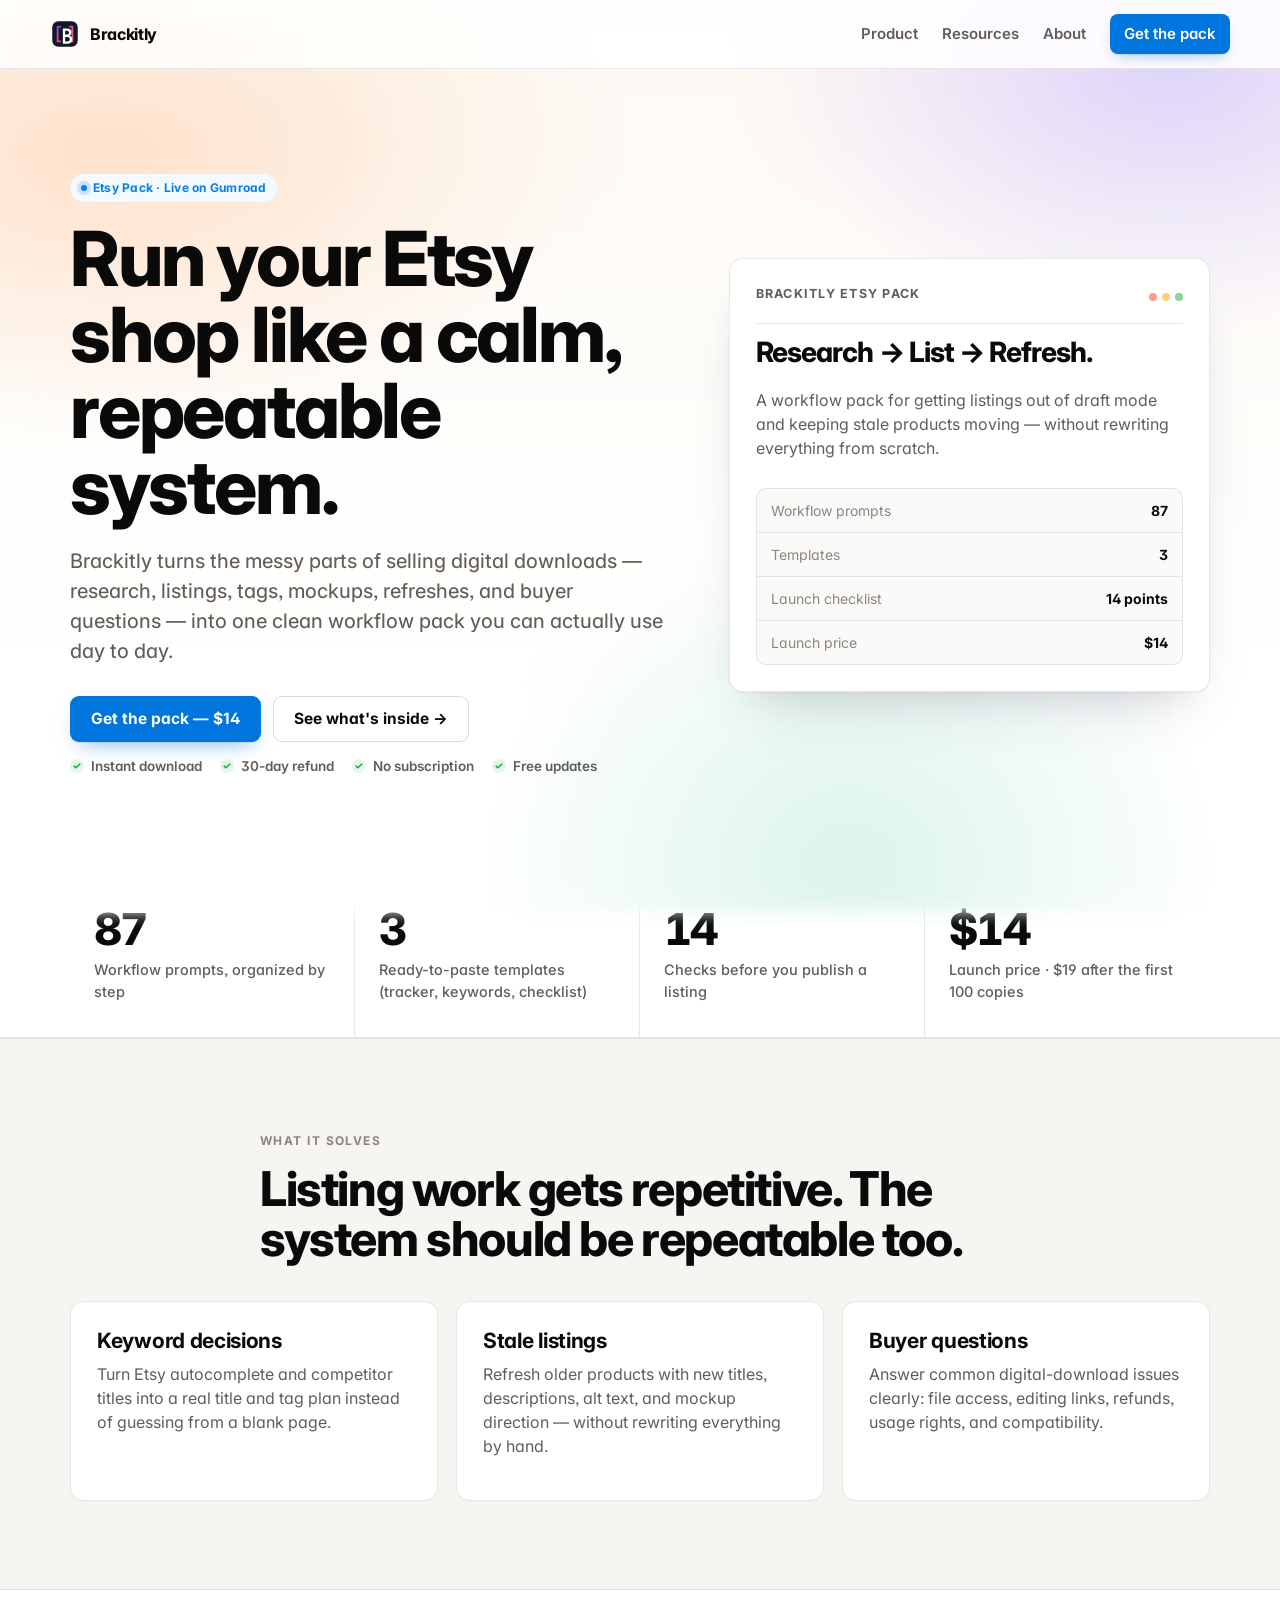
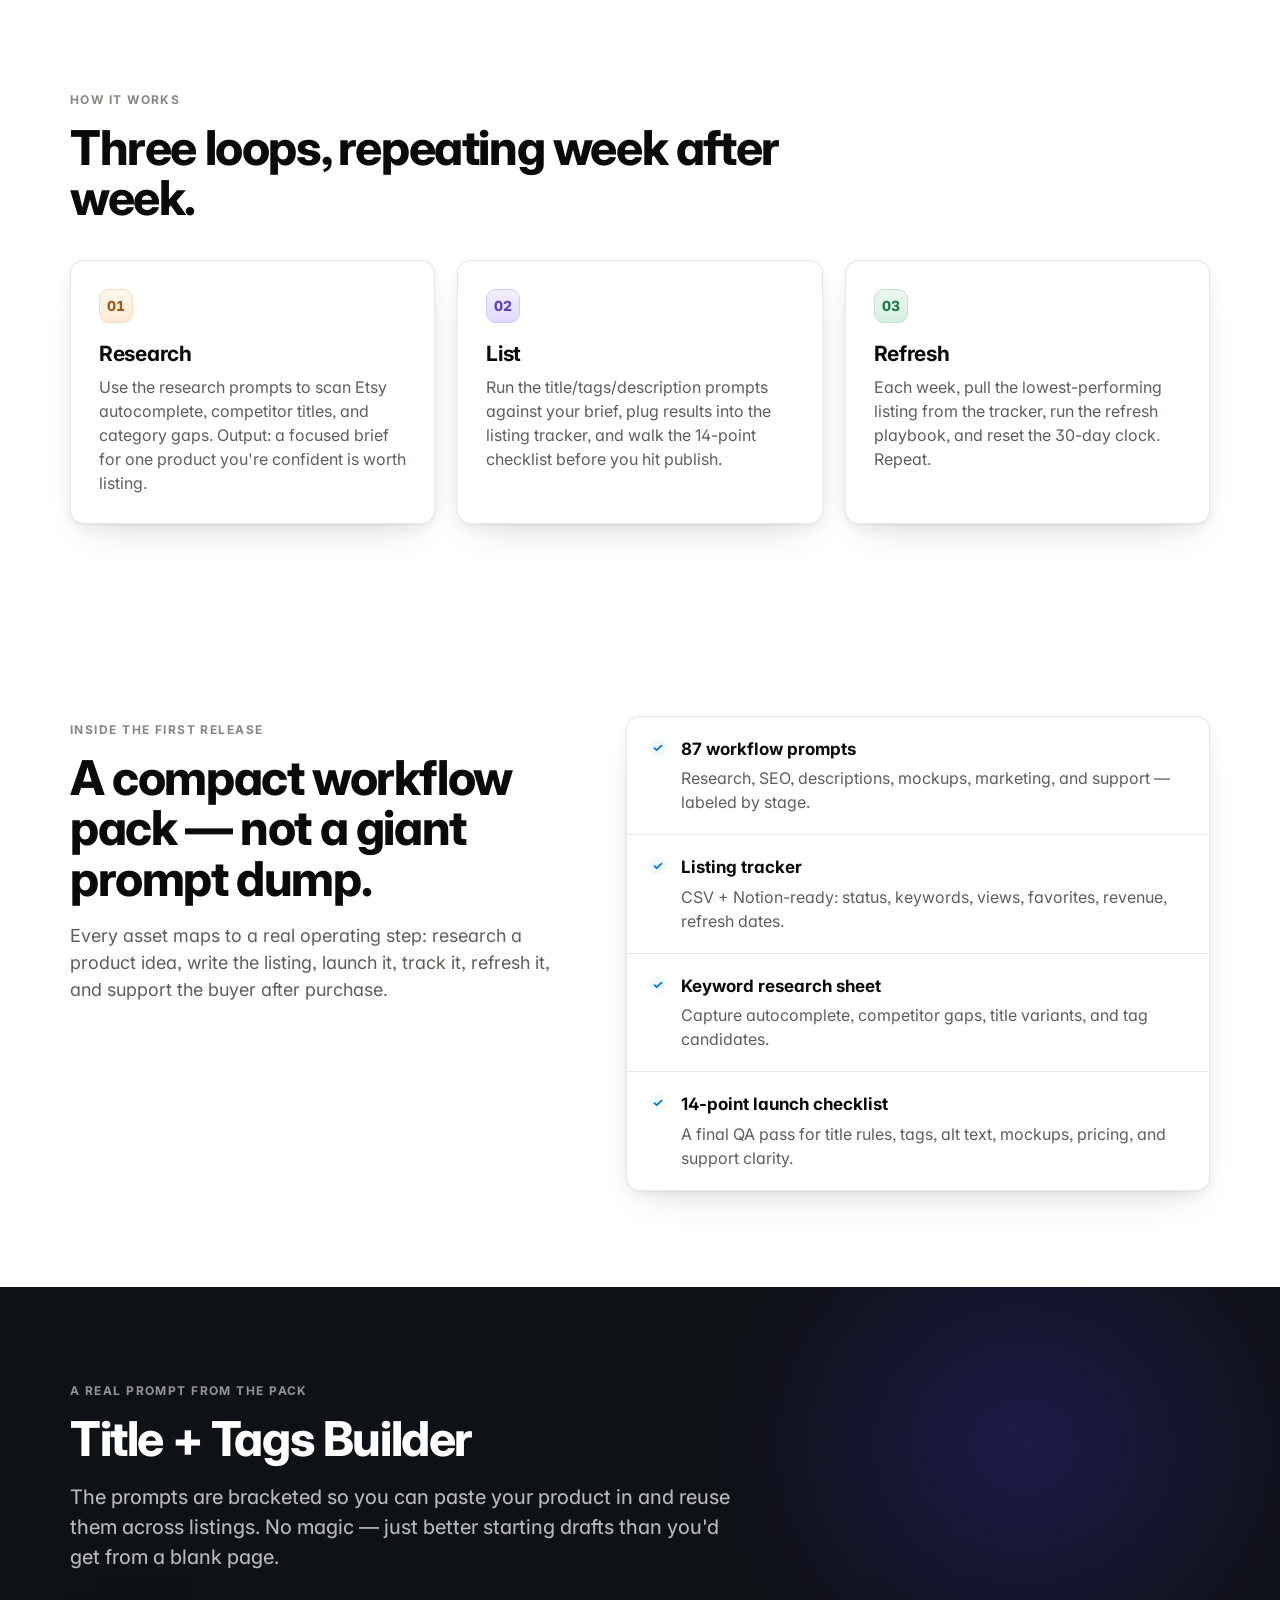
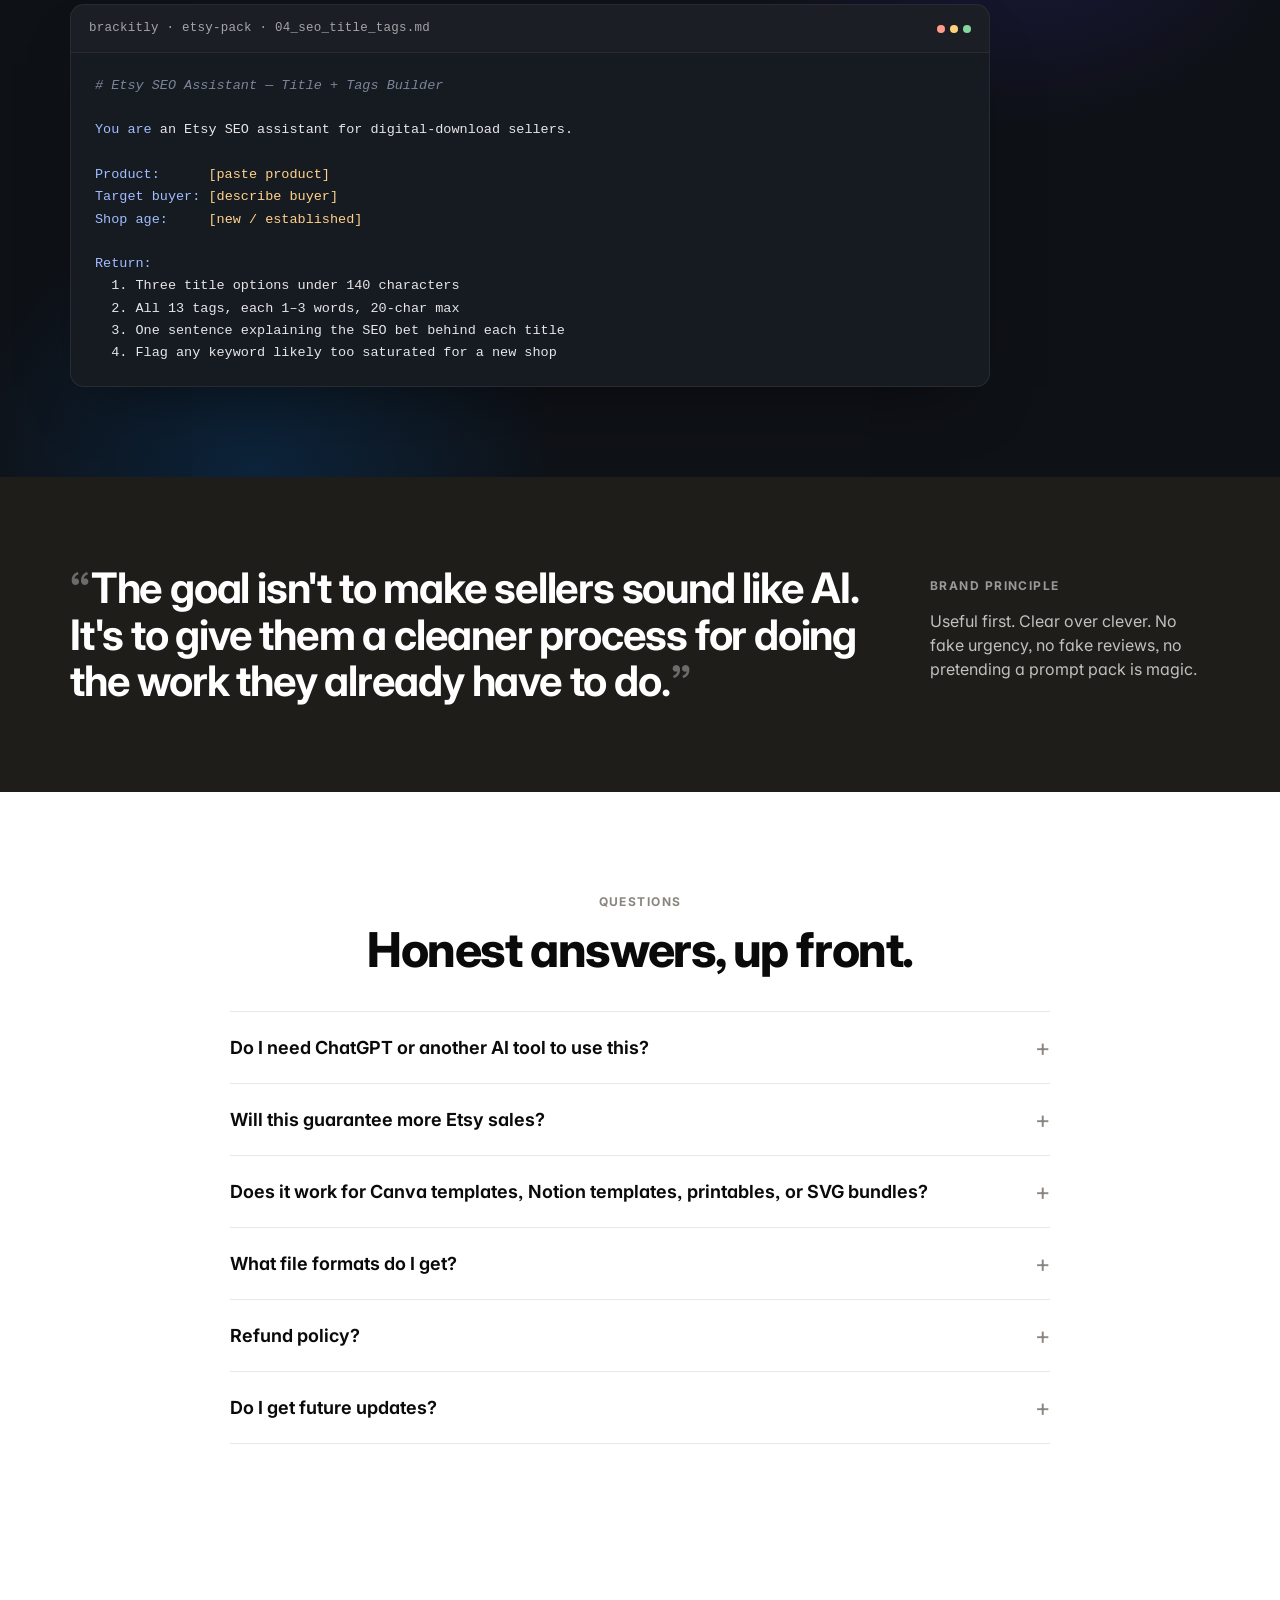
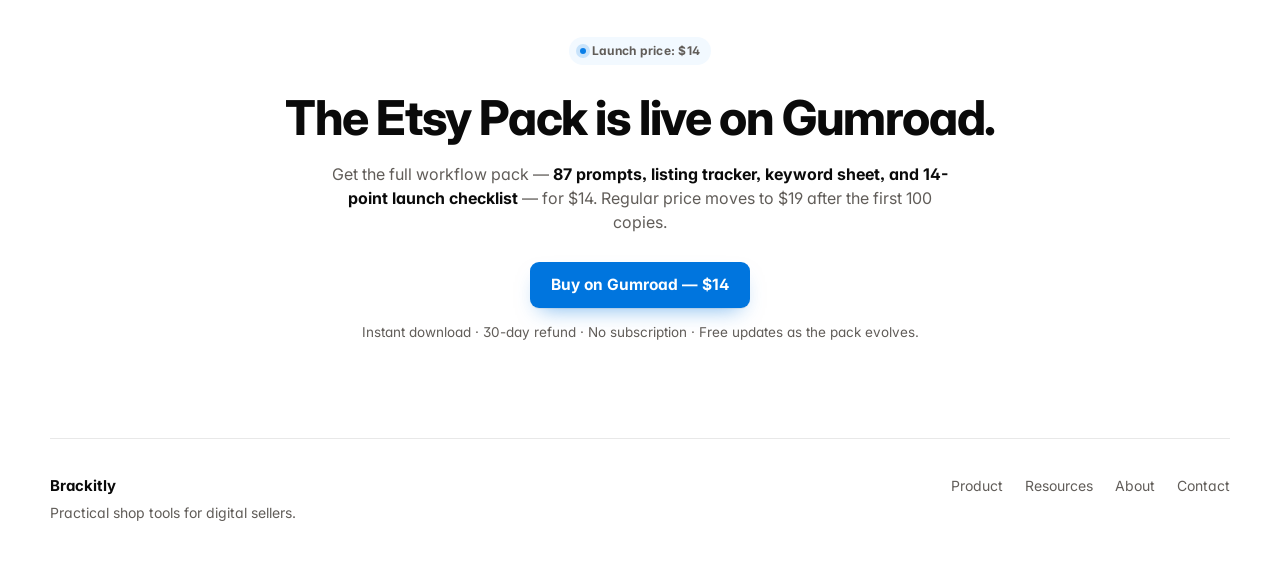
==== commit 5783ccc4: "Fix full-width header, mobile overflow, and overlapping hero decor Sticky header was constrained to " ====
--- a/index.html
+++ b/index.html
@@ -17,16 +17,18 @@
 </head>
 <body>
   <header class="site-header">
-    <a class="brand" href="index.html" aria-label="Brackitly home">
-      <img src="assets/brackitly-logo.svg" alt="" />
-      <span>Brackitly</span>
-    </a>
-    <nav aria-label="Main navigation">
-      <a href="product.html">Product</a>
-      <a href="resources.html">Resources</a>
-      <a href="about.html">About</a>
-      <a class="nav-cta" href="https://brackitly.gumroad.com/l/etsy-pack">Get the pack</a>
-    </nav>
+    <div class="site-header-inner">
+      <a class="brand" href="index.html" aria-label="Brackitly home">
+        <img src="assets/brackitly-logo.svg" alt="" />
+        <span>Brackitly</span>
+      </a>
+      <nav aria-label="Main navigation">
+        <a href="product.html">Product</a>
+        <a href="resources.html">Resources</a>
+        <a href="about.html">About</a>
+        <a class="nav-cta" href="https://brackitly.gumroad.com/l/etsy-pack">Get the pack</a>
+      </nav>
+    </div>
   </header>
 
   <main>
--- a/styles.css
+++ b/styles.css
@@ -25,7 +25,7 @@
 }
 
 *{box-sizing:border-box}
-html{scroll-behavior:smooth}
+html{scroll-behavior:smooth;overflow-x:clip}
 body{
   margin:0;
   background:var(--paper);
@@ -35,6 +35,7 @@
   line-height:1.5;
   -webkit-font-smoothing:antialiased;
   text-rendering:optimizeLegibility;
+  overflow-x:clip;
 }
 a{color:inherit}
 img{max-width:100%;display:block}
@@ -43,12 +44,15 @@
 .container{width:min(1140px,calc(100% - 40px));margin:0 auto}
 .site-header{
   position:sticky;top:0;z-index:50;
-  height:68px;display:flex;align-items:center;justify-content:space-between;
-  width:min(1180px,calc(100% - 40px));margin:0 auto;
+  width:100%;
   background:rgba(255,255,255,.85);
   backdrop-filter:saturate(180%) blur(10px);
   -webkit-backdrop-filter:saturate(180%) blur(10px);
   border-bottom:1px solid var(--line);
+}
+.site-header-inner{
+  height:68px;display:flex;align-items:center;justify-content:space-between;
+  width:min(1180px,calc(100% - 40px));margin:0 auto;
 }
 .brand{display:flex;gap:10px;align-items:center;text-decoration:none;font-weight:750;letter-spacing:-.02em;color:var(--heading)}
 .brand img{width:30px;height:30px}
@@ -128,10 +132,9 @@
 .product-card{
   background:#fff;border:1px solid var(--line);border-radius:var(--radius-lg);
   box-shadow:var(--shadow-hero);
-  padding:24px;
+  padding:26px;
   display:flex;flex-direction:column;gap:14px;
   position:relative;
-  transform:perspective(1200px) rotateY(-1.2deg) rotateX(.6deg);
 }
 .product-card .card-header{
   display:flex;align-items:center;justify-content:space-between;
@@ -343,16 +346,17 @@
   .stat-item:nth-child(1),.stat-item:nth-child(2){border-bottom:1px solid var(--line)}
 }
 @media (max-width:860px){
-  .site-header{height:auto;padding:14px 0;align-items:flex-start;flex-direction:column;gap:12px}
+  .site-header-inner{height:auto;padding:14px 0;flex-direction:column;align-items:flex-start;gap:12px}
   nav{flex-direction:row;flex-wrap:wrap;gap:14px}
   .hero,.split-section,.quote-layout,.product-layout,.values-grid,.form-layout{grid-template-columns:1fr}
   .three-grid,.article-grid,.feature-list,.how-grid{grid-template-columns:1fr}
   .hero{padding:60px 0 56px;gap:38px}
-  .product-card{transform:none}
   .buy-box{position:static}
   h1{letter-spacing:-1.2px}
   .site-footer{flex-direction:column}
   .nav-cta{display:inline-flex}
   .stats-strip .stat-item{padding:24px 18px}
   .stat-num{font-size:34px}
-}
+  .hero::before{inset:-40px -5vw -20px -5vw}
+  .page-hero.has-decor::before{inset:-30px -5vw 0 -5vw}
+}
